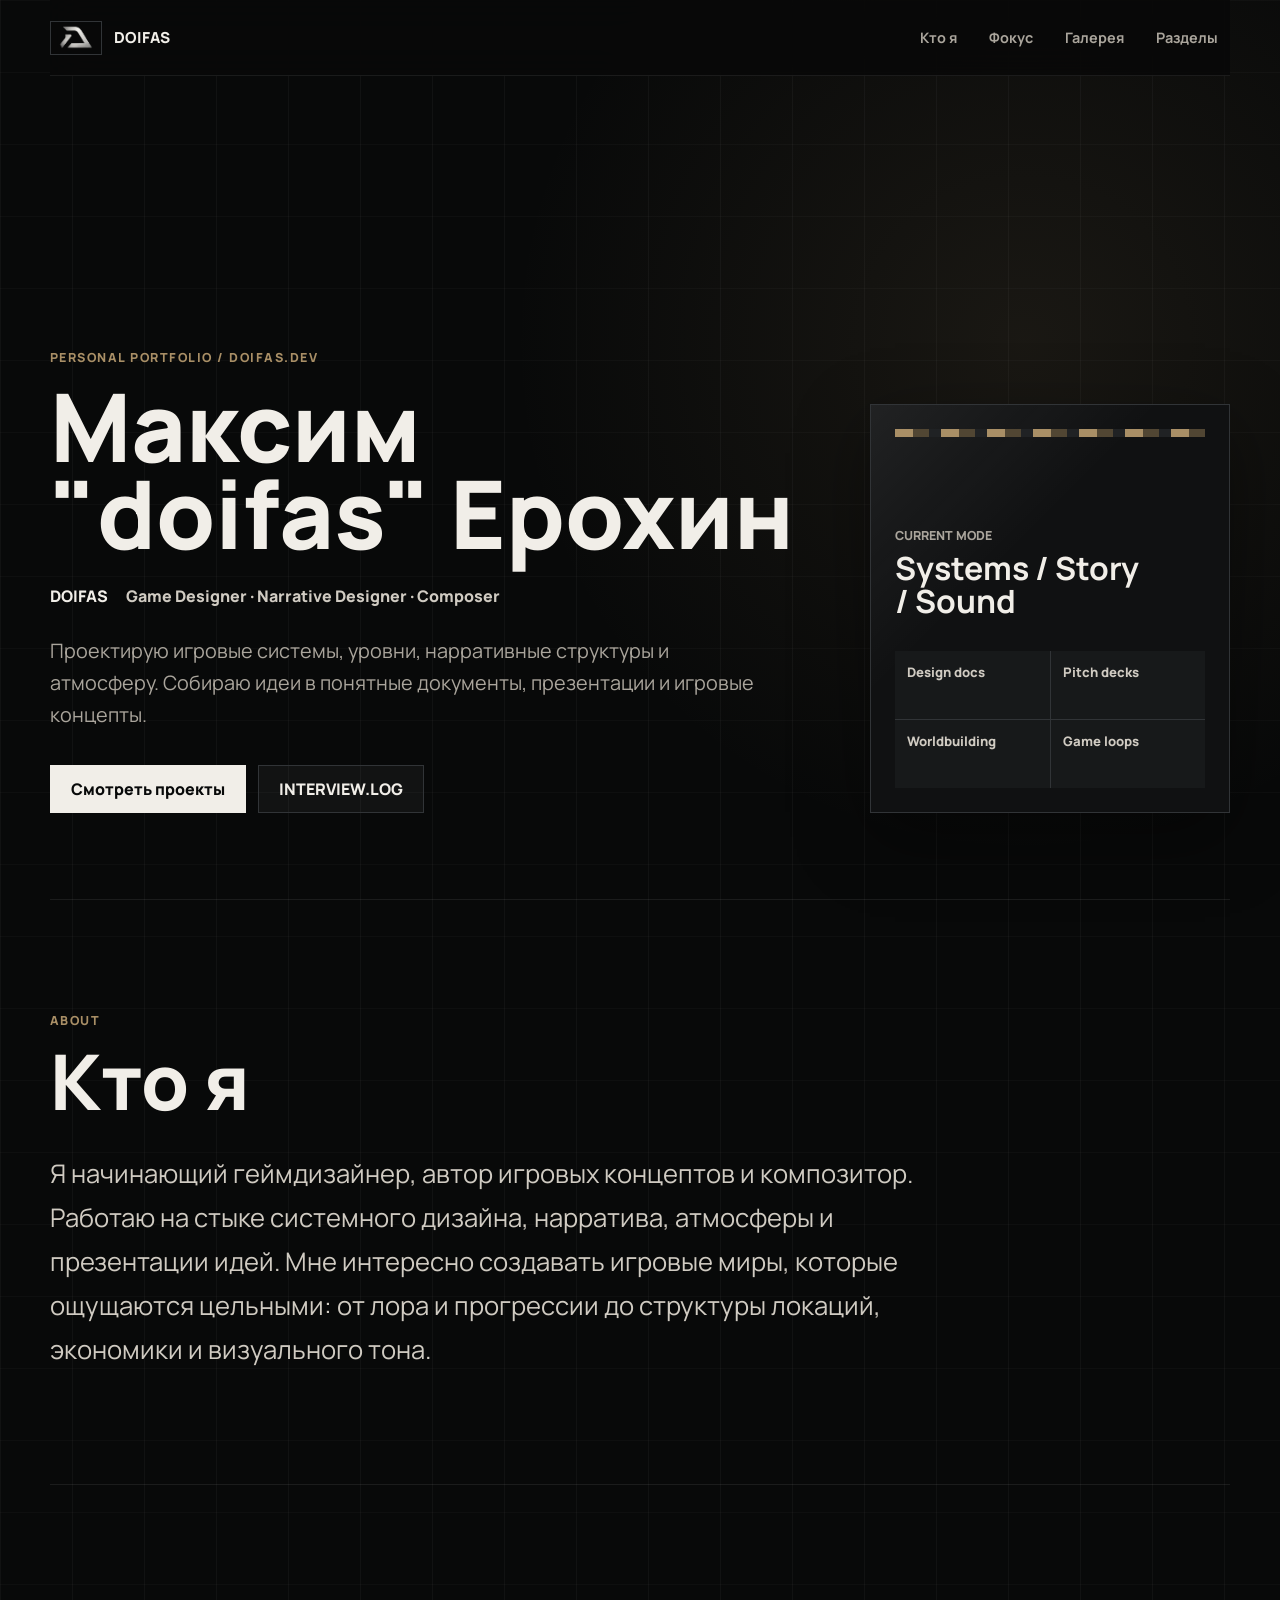
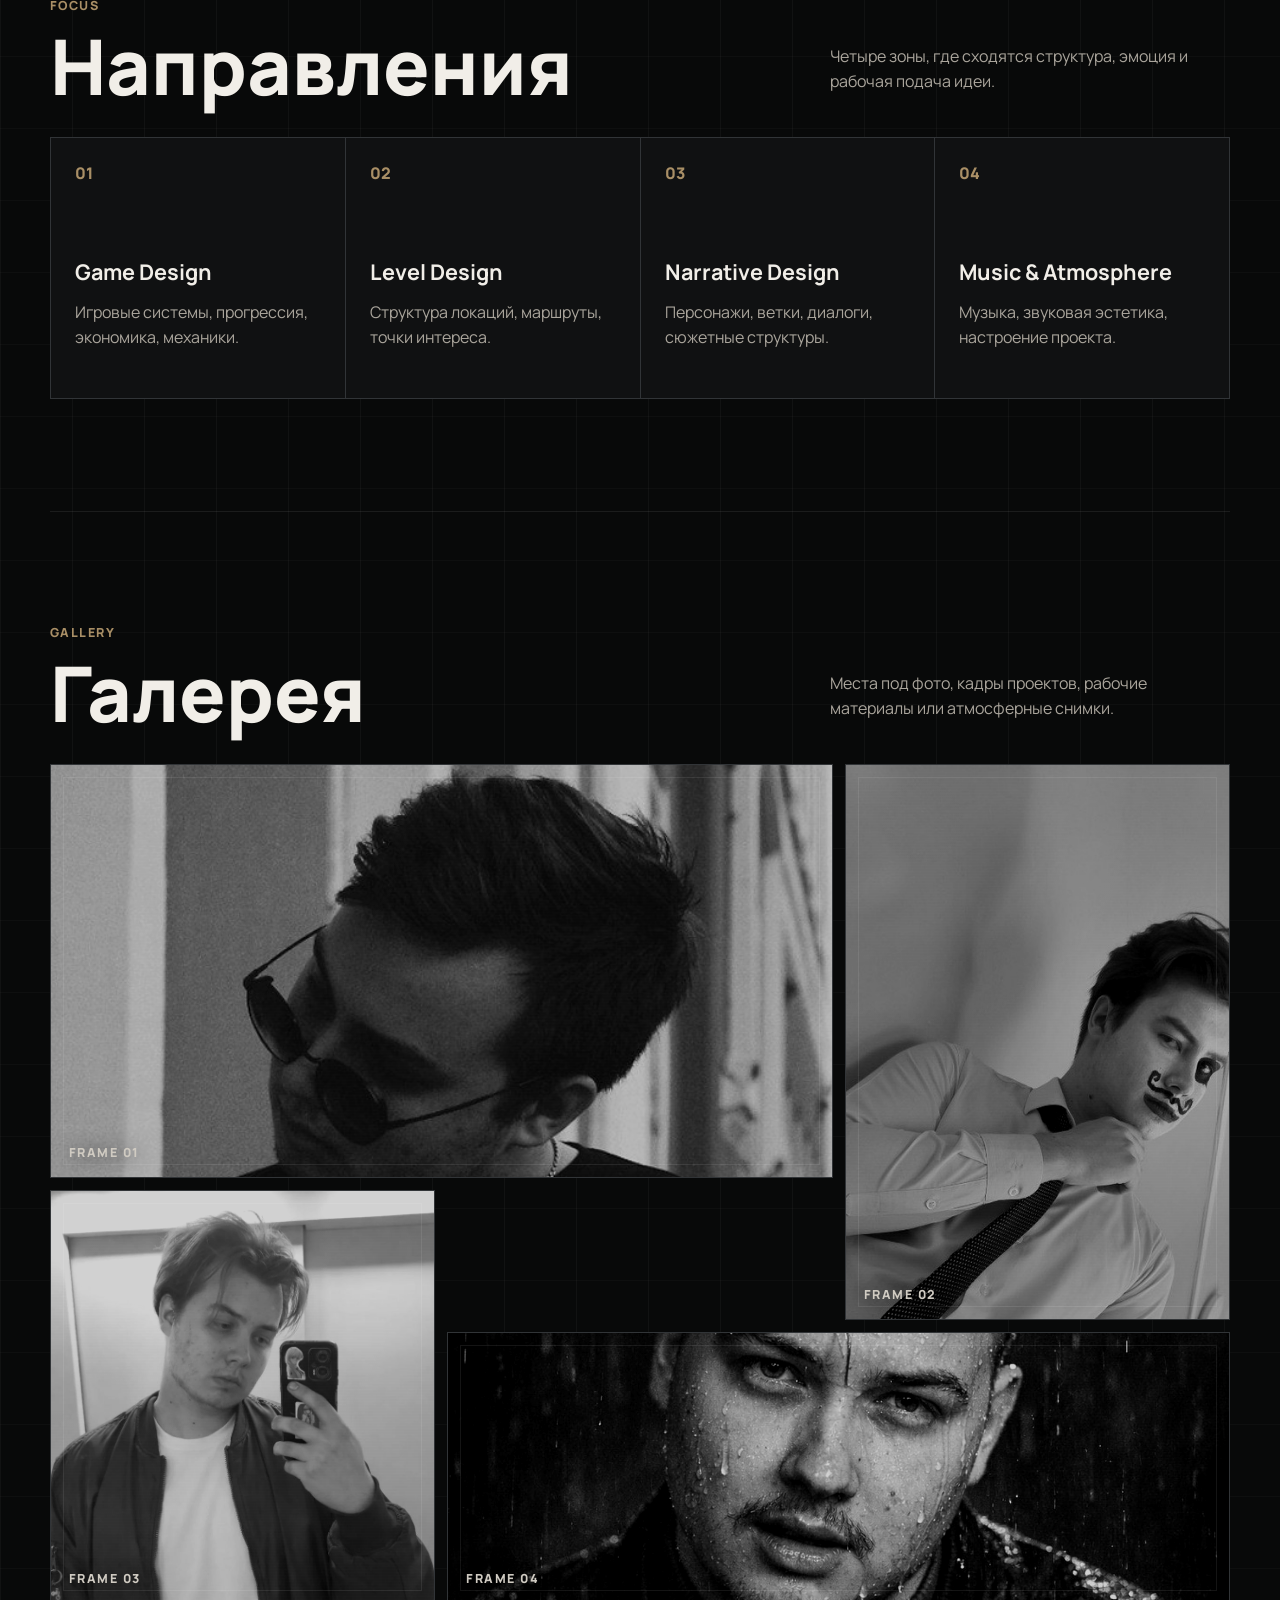
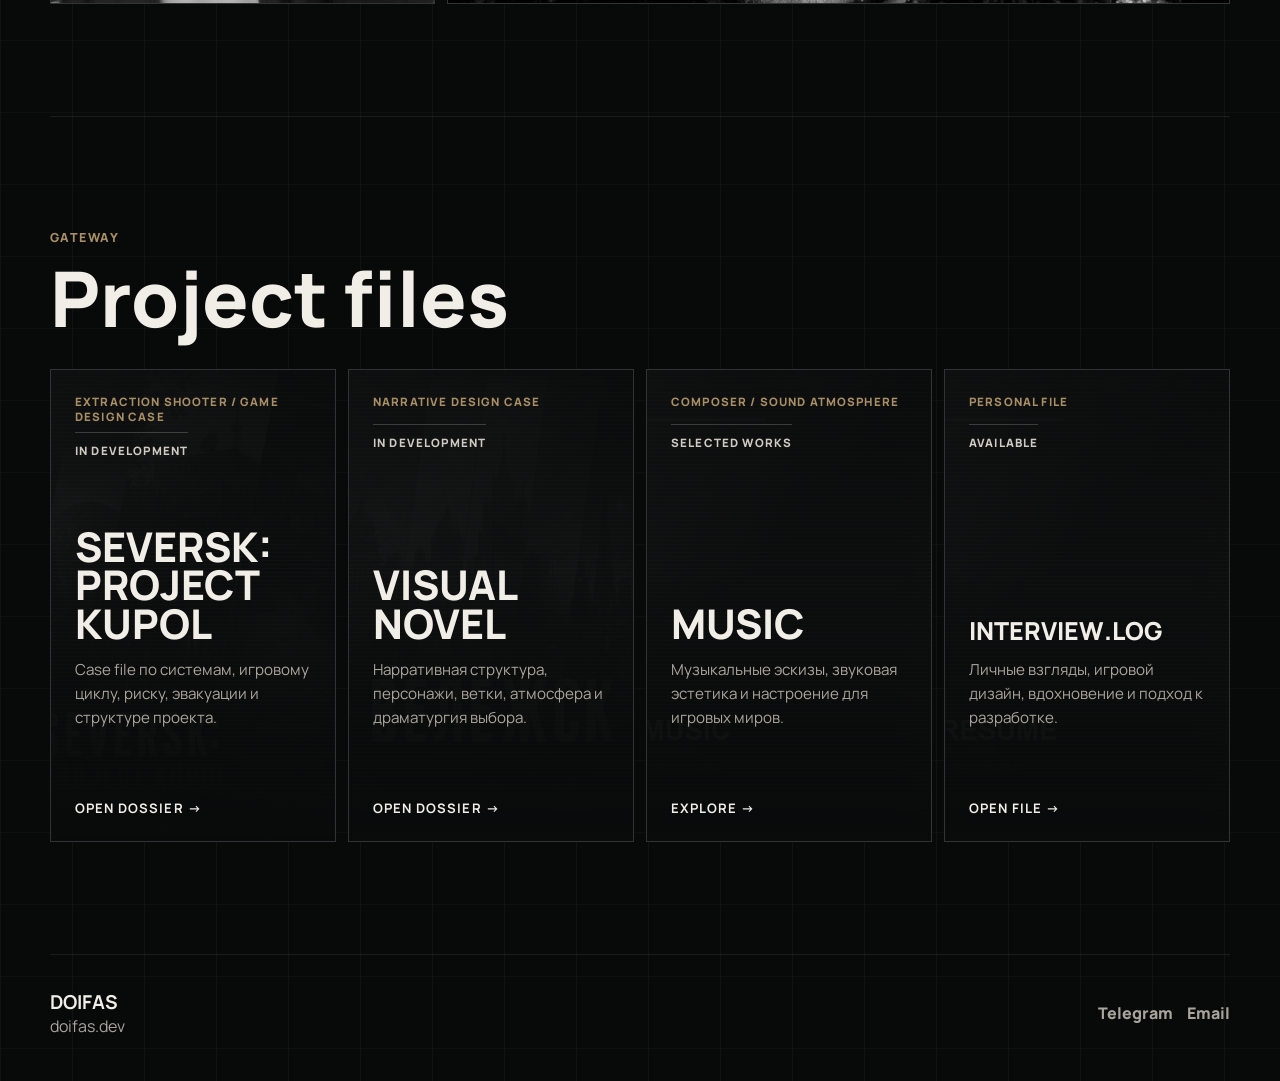
==== index.html @ 1c5f535f "Initial doifas.dev" ====
<!doctype html>
<html lang="ru">
  <head>
    <meta charset="UTF-8" />
    <meta name="viewport" content="width=device-width, initial-scale=1.0" />
    <meta
      name="description"
      content="DOIFAS — персональный сайт Максима Ерохина, начинающего game designer, narrative designer и composer."
    />
    <title>DOIFAS — Game Designer / Narrative Designer / Composer</title>
    <link rel="preconnect" href="https://fonts.googleapis.com" />
    <link rel="preconnect" href="https://fonts.gstatic.com" crossorigin />
    <link
      href="https://fonts.googleapis.com/css2?family=Manrope:wght@400;500;600;700;800&display=swap"
      rel="stylesheet"
    />
    <link rel="stylesheet" href="styles.css" />
  </head>
  <body class="page">
    <div class="page-transition" aria-hidden="true"></div>
    <div class="site-shell">
      <header class="site-header">
        <a class="brand-mark" href="index.html" aria-label="DOIFAS home">
          <span class="brand-mark__symbol">
            <img src="images/brand/doifas-logo-mark.png" alt="" />
          </span>
          <span class="brand-mark__text">DOIFAS</span>
        </a>

        <button class="nav-toggle" type="button" aria-label="Открыть меню" aria-expanded="false">
          <span></span>
          <span></span>
        </button>

        <nav class="site-nav" aria-label="Основная навигация">
          <a href="#about">Кто я</a>
          <a href="#focus">Фокус</a>
          <a href="#gallery">Галерея</a>
          <a href="#sections">Разделы</a>
        </nav>
      </header>

      <main>
        <section class="hero section-reveal">
          <div class="hero__content">
            <p class="eyebrow">Personal portfolio / doifas.dev</p>
            <h1>Максим "doifas" Ерохин</h1>
            <div class="hero__identity">
              <span>DOIFAS</span>
              <span>Game Designer · Narrative Designer · Composer</span>
            </div>
            <!-- TODO: заменить этот текст, когда появится финальное позиционирование. -->
            <p class="hero__text">
              Проектирую игровые системы, уровни, нарративные структуры и атмосферу.
              Собираю идеи в понятные документы, презентации и игровые концепты.
            </p>
            <div class="hero__actions" aria-label="Главные действия">
              <a class="button button--primary" href="projects.html">Смотреть проекты</a>
              <a class="button button--secondary" href="resume.html">INTERVIEW.LOG</a>
            </div>
          </div>

          <aside class="hero-panel" aria-label="Ключевые направления">
            <div class="hero-panel__line"></div>
            <div>
              <span class="hero-panel__label">Current mode</span>
              <strong>Systems / Story / Sound</strong>
            </div>
            <div class="hero-panel__grid">
              <span>Design docs</span>
              <span>Pitch decks</span>
              <span>Worldbuilding</span>
              <span>Game loops</span>
            </div>
          </aside>
        </section>

        <section id="about" class="about section-block section-reveal">
          <div class="section-heading">
            <p class="eyebrow">About</p>
            <h2>Кто я</h2>
          </div>
          <!-- TODO: обновить bio под актуальный опыт, проекты и тон общения. -->
          <p class="section-lead">
            Я начинающий геймдизайнер, автор игровых концептов и композитор. Работаю на
            стыке системного дизайна, нарратива, атмосферы и презентации идей. Мне
            интересно создавать игровые миры, которые ощущаются цельными: от лора и
            прогрессии до структуры локаций, экономики и визуального тона.
          </p>
        </section>

        <section id="focus" class="section-block section-reveal">
          <div class="section-heading section-heading--split">
            <div>
              <p class="eyebrow">Focus</p>
              <h2>Направления</h2>
            </div>
            <p>Четыре зоны, где сходятся структура, эмоция и рабочая подача идеи.</p>
          </div>

          <div class="focus-grid">
            <!-- TODO: добавлять новые карточки через тот же паттерн .focus-card. -->
            <article class="focus-card">
              <span class="focus-card__number">01</span>
              <h3>Game Design</h3>
              <p>Игровые системы, прогрессия, экономика, механики.</p>
            </article>
            <article class="focus-card">
              <span class="focus-card__number">02</span>
              <h3>Level Design</h3>
              <p>Структура локаций, маршруты, точки интереса.</p>
            </article>
            <article class="focus-card">
              <span class="focus-card__number">03</span>
              <h3>Narrative Design</h3>
              <p>Персонажи, ветки, диалоги, сюжетные структуры.</p>
            </article>
            <article class="focus-card">
              <span class="focus-card__number">04</span>
              <h3>Music & Atmosphere</h3>
              <p>Музыка, звуковая эстетика, настроение проекта.</p>
            </article>
          </div>
        </section>

        <section id="gallery" class="section-block section-reveal">
          <div class="section-heading section-heading--split">
            <div>
              <p class="eyebrow">Gallery</p>
              <h2>Галерея</h2>
            </div>
            <p>Места под фото, кадры проектов, рабочие материалы или атмосферные снимки.</p>
          </div>

          <div class="photo-grid" aria-label="Фотогалерея">
            <!-- TODO: добавлять новые фото тем же паттерном .photo-tile + <img>. -->
            <figure class="photo-tile photo-1">
              <img src="assets/gallery/frame-01.png" alt="DOIFAS portrait frame 01" loading="lazy" />
              <figcaption>FRAME 01</figcaption>
            </figure>
            <figure class="photo-tile photo-2">
              <img src="assets/gallery/frame-02.png" alt="DOIFAS portrait frame 02" loading="lazy" />
              <figcaption>FRAME 02</figcaption>
            </figure>
            <figure class="photo-tile photo-3">
              <img src="assets/gallery/frame-03.png" alt="DOIFAS portrait frame 03" loading="lazy" />
              <figcaption>FRAME 03</figcaption>
            </figure>
            <figure class="photo-tile photo-4">
              <img src="assets/gallery/frame-04.png" alt="DOIFAS portrait frame 04" loading="lazy" />
              <figcaption>FRAME 04</figcaption>
            </figure>
          </div>
        </section>

        <section id="sections" class="section-block section-reveal">
          <div class="section-heading">
            <p class="eyebrow">Gateway</p>
            <h2>Project files</h2>
          </div>

          <div class="gateway-grid">
            <!-- TODO: заменить cover-изображения в /images/projects/ на финальные обложки проектов. -->
            <a class="gateway-card gateway-card--seversk" href="projects/seversk.html" data-transition="seversk">
              <div class="gateway-card__meta">
                <span>Extraction Shooter / Game Design Case</span>
                <span>In Development</span>
              </div>
              <div class="gateway-card__content">
                <h3>SEVERSK: PROJECT KUPOL</h3>
                <p>Case file по системам, игровому циклу, риску, эвакуации и структуре проекта.</p>
              </div>
              <strong>OPEN DOSSIER →</strong>
            </a>
            <a class="gateway-card gateway-card--visual-novel" href="projects/visual-novel.html" data-transition="novel">
              <div class="gateway-card__meta">
                <span>Narrative Design Case</span>
                <span>In Development</span>
              </div>
              <div class="gateway-card__content">
                <h3>VISUAL NOVEL</h3>
                <p>Нарративная структура, персонажи, ветки, атмосфера и драматургия выбора.</p>
              </div>
              <strong>OPEN DOSSIER →</strong>
            </a>
            <a class="gateway-card gateway-card--music" href="#music-modal" data-modal-target="music-modal">
              <div class="gateway-card__meta">
                <span>Composer / Sound Atmosphere</span>
                <span>Selected Works</span>
              </div>
              <div class="gateway-card__content">
                <h3>MUSIC</h3>
                <p>Музыкальные эскизы, звуковая эстетика и настроение для игровых миров.</p>
              </div>
              <strong>EXPLORE →</strong>
            </a>
            <a class="gateway-card gateway-card--resume" href="resume.html">
              <div class="gateway-card__meta">
                <span>Personal File</span>
                <span>Available</span>
              </div>
              <div class="gateway-card__content">
                <h3>INTERVIEW<wbr>.LOG</h3>
                <p>Личные взгляды, игровой дизайн, вдохновение и подход к разработке.</p>
              </div>
              <strong>OPEN FILE →</strong>
            </a>
          </div>
        </section>
      </main>

      <footer class="site-footer">
        <div>
          <strong>DOIFAS</strong>
          <span>doifas.dev</span>
        </div>
        <div class="footer-links">
          <a href="https://t.me/doifasss" target="_blank" rel="noreferrer">Telegram</a>
          <a href="mailto:geomastergd@gmail.com">Email</a>
        </div>
      </footer>
    </div>

    <div class="modal-backdrop" data-modal-backdrop hidden>
      <section
        id="music-modal"
        class="music-modal"
        role="dialog"
        aria-modal="true"
        aria-labelledby="music-modal-title"
        aria-describedby="music-modal-description"
      >
        <button class="modal-close" type="button" data-modal-close aria-label="Close music links">Close</button>
        <p class="eyebrow">Streaming links</p>
        <h2 id="music-modal-title">MUSIC</h2>
        <p class="music-modal__subtitle">Original Music / Selected Works</p>
        <p id="music-modal-description" class="music-modal__copy">
          Музыку можно послушать на стриминговых площадках.
        </p>

        <div class="music-links">
          <a href="https://open.spotify.com/artist/0o04Oi56wGW53kVYITPEuU?si=a4g-IAWeQBKQizqT0Dy39Q" target="_blank" rel="noreferrer">
            <span>Spotify</span>
            <small>Global streaming platform</small>
            <strong>LISTEN →</strong>
          </a>
          <a href="https://music.yandex.ru/artist/12401698?utm_source=web&utm_medium=copy_link" target="_blank" rel="noreferrer">
            <span>Яндекс Музыка</span>
            <small>Russian streaming platform</small>
            <strong>LISTEN →</strong>
          </a>
          <a href="https://music.apple.com/ru/artist/d01f4s/1542025923" target="_blank" rel="noreferrer">
            <span>Apple Music</span>
            <small>Apple streaming platform</small>
            <strong>LISTEN →</strong>
          </a>
        </div>
      </section>
    </div>

    <script src="script.js"></script>
  </body>
</html>
---- styles.css ----
@property --theme-bg {
  syntax: "<color>";
  inherits: true;
  initial-value: #080909;
}

@property --theme-grid-v {
  syntax: "<color>";
  inherits: true;
  initial-value: rgba(255, 255, 255, 0.035);
}

@property --theme-grid-h {
  syntax: "<color>";
  inherits: true;
  initial-value: rgba(255, 255, 255, 0.025);
}

@property --theme-glow {
  syntax: "<color>";
  inherits: true;
  initial-value: rgba(169, 143, 102, 0.11);
}

@property --theme-header {
  syntax: "<color>";
  inherits: true;
  initial-value: rgba(8, 9, 9, 0.88);
}

@property --theme-paper-opacity {
  syntax: "<number>";
  inherits: true;
  initial-value: 0;
}

:root {
  --grid-x: 0px;
  --grid-y: 0px;
  --theme-bg: #080909;
  --theme-grid-v: rgba(255, 255, 255, 0.035);
  --theme-grid-h: rgba(255, 255, 255, 0.025);
  --theme-glow: rgba(169, 143, 102, 0.11);
  --theme-header: rgba(8, 9, 9, 0.88);
  --theme-paper-opacity: 0;
  --bg: #080909;
  --surface: #101112;
  --surface-strong: #17191a;
  --surface-muted: #202224;
  --line: #313437;
  --line-soft: rgba(255, 255, 255, 0.08);
  --text: #f1eee8;
  --muted: #aaa59c;
  --muted-strong: #d0cbc2;
  --accent: #a98f66;
  --accent-dark: #514633;
  --shadow: rgba(0, 0, 0, 0.42);
  --max-width: 1180px;
  --radius: 8px;
}

* {
  box-sizing: border-box;
}

html {
  scroll-behavior: smooth;
  transition:
    --theme-bg 920ms cubic-bezier(0.2, 0.78, 0.25, 1),
    --theme-grid-v 920ms cubic-bezier(0.2, 0.78, 0.25, 1),
    --theme-grid-h 920ms cubic-bezier(0.2, 0.78, 0.25, 1),
    --theme-glow 920ms cubic-bezier(0.2, 0.78, 0.25, 1),
    --theme-header 920ms cubic-bezier(0.2, 0.78, 0.25, 1);
}

body {
  min-width: 320px;
  margin: 0;
  color: var(--text);
  background:
    linear-gradient(90deg, var(--theme-grid-v) 1px, transparent 1px) var(--grid-x) var(--grid-y) / 72px 72px,
    linear-gradient(var(--theme-grid-h) 1px, transparent 1px) var(--grid-x) var(--grid-y) / 72px 72px,
    radial-gradient(circle at 80% 8%, var(--theme-glow), transparent 32rem),
    var(--theme-bg);
  font-family: "Manrope", "Inter", "IBM Plex Sans", Arial, sans-serif;
  letter-spacing: 0;
}

body.page {
  overflow-x: hidden;
}

body.page::before {
  content: "";
  position: fixed;
  inset: 0;
  z-index: -1;
  pointer-events: none;
  opacity: var(--theme-paper-opacity);
  background:
    radial-gradient(ellipse at 18% 22%, rgba(255, 248, 231, 0.42), transparent 34rem),
    radial-gradient(ellipse at 88% 14%, rgba(185, 143, 101, 0.18), transparent 30rem),
    linear-gradient(102deg, transparent 0 16%, rgba(120, 94, 66, 0.065) 16.1% 16.25%, transparent 16.35% 48%, rgba(120, 94, 66, 0.05) 48.1% 48.25%, transparent 48.35% 100%),
    radial-gradient(circle at 30% 40%, rgba(77, 59, 42, 0.09) 0 1px, transparent 1px);
  background-size: auto, auto, auto, 26px 26px;
  transition: opacity 920ms cubic-bezier(0.2, 0.78, 0.25, 1);
}

.page-transition {
  position: fixed;
  inset: 0;
  z-index: 1000;
  pointer-events: none;
  opacity: 0;
  background:
    radial-gradient(circle at 76% 24%, rgba(147, 119, 86, 0.22), transparent 34rem),
    linear-gradient(135deg, rgba(7, 8, 8, 0.1) 0%, rgba(22, 20, 18, 0.82) 45%, rgba(104, 92, 74, 0.9) 72%, rgba(14, 12, 11, 0.96) 100%);
  backdrop-filter: blur(0);
  transition:
    opacity 760ms cubic-bezier(0.22, 0.82, 0.28, 1),
    backdrop-filter 760ms cubic-bezier(0.22, 0.82, 0.28, 1);
}

.page-transition::before {
  content: "";
  position: absolute;
  inset: 0;
  opacity: 0.1;
  background-image:
    linear-gradient(rgba(255, 255, 255, 0.07) 1px, transparent 1px),
    linear-gradient(90deg, rgba(255, 255, 255, 0.05) 1px, transparent 1px);
  background-size: 96px 96px;
  mix-blend-mode: screen;
}

.page-transition::after {
  content: "";
  position: absolute;
  inset: 0;
  opacity: 0.13;
  background-image:
    radial-gradient(circle at 20% 30%, rgba(255, 255, 255, 0.18) 0 1px, transparent 1px),
    radial-gradient(circle at 70% 60%, rgba(0, 0, 0, 0.22) 0 1px, transparent 1px);
  background-size: 18px 18px, 23px 23px;
}

.is-transitioning .page-transition {
  opacity: 1;
  backdrop-filter: blur(5px);
}

.is-transitioning.transition-novel .page-transition {
  background:
    radial-gradient(circle at 72% 18%, rgba(237, 223, 199, 0.26), transparent 35rem),
    linear-gradient(135deg, rgba(7, 8, 8, 0.42) 0%, rgba(61, 58, 52, 0.74) 36%, rgba(190, 179, 159, 0.78) 68%, rgba(218, 207, 188, 0.86) 100%);
}

.is-transitioning.transition-novel .page-transition::before {
  opacity: 0.34;
  background:
    linear-gradient(115deg, rgba(7, 8, 8, 0.86) 0%, rgba(67, 63, 55, 0.76) 34%, rgba(188, 177, 157, 0.68) 62%, rgba(232, 224, 210, 0.72) 100%),
    linear-gradient(rgba(63, 55, 47, 0.12) 1px, transparent 1px),
    linear-gradient(90deg, rgba(63, 55, 47, 0.1) 1px, transparent 1px);
  background-position: 0 0, 0 0, 0 0;
  background-size: 220% 100%, 96px 96px, 96px 96px;
  animation: novel-veil-drift 920ms cubic-bezier(0.2, 0.78, 0.25, 1) both;
  mix-blend-mode: normal;
}

.is-transitioning.transition-novel {
  --theme-bg: #e2dacb;
  --theme-grid-v: rgba(76, 66, 55, 0);
  --theme-grid-h: rgba(76, 66, 55, 0);
  --theme-glow: rgba(194, 160, 119, 0.24);
  --theme-header: rgba(224, 216, 202, 0.86);
  --theme-paper-opacity: 1;
  --accent: #94714e;
  --accent-dark: #d5c5aa;
}

.is-transitioning.transition-seversk {
  --theme-bg: #080a09;
  --theme-grid-v: rgba(132, 145, 97, 0.045);
  --theme-grid-h: rgba(132, 145, 97, 0.03);
  --theme-glow: rgba(101, 116, 76, 0.24);
  --theme-header: rgba(8, 10, 9, 0.92);
  --theme-paper-opacity: 0;
  --accent: #8f9a69;
  --accent-dark: #171b14;
}

.is-transitioning.transition-seversk .page-transition {
  background:
    radial-gradient(circle at 74% 18%, rgba(119, 132, 87, 0.2), transparent 32rem),
    radial-gradient(circle at 16% 82%, rgba(68, 76, 62, 0.2), transparent 28rem),
    linear-gradient(135deg, rgba(5, 7, 7, 0.16) 0%, rgba(12, 15, 14, 0.82) 38%, rgba(40, 45, 38, 0.9) 72%, rgba(9, 11, 10, 0.97) 100%);
}

.is-transitioning.transition-seversk .page-transition::before {
  opacity: 0.24;
  background:
    radial-gradient(ellipse at 20% 34%, transparent 0 38px, rgba(143, 154, 105, 0.14) 39px 40px, transparent 41px 74px),
    radial-gradient(ellipse at 70% 58%, transparent 0 46px, rgba(143, 154, 105, 0.11) 47px 48px, transparent 49px 88px),
    linear-gradient(108deg, transparent 0 26%, rgba(143, 154, 105, 0.11) 26.1% 26.22%, transparent 26.32% 62%, rgba(143, 154, 105, 0.08) 62.1% 62.22%, transparent 62.32% 100%),
    linear-gradient(rgba(143, 154, 105, 0.065) 1px, transparent 1px),
    linear-gradient(90deg, rgba(143, 154, 105, 0.045) 1px, transparent 1px);
  background-position: 0 0, 0 0, 0 0, 0 0, 0 0;
  background-size: 420px 280px, 520px 340px, 220% 100%, 120px 120px, 120px 120px;
  animation: seversk-veil-drift 880ms cubic-bezier(0.2, 0.78, 0.25, 1) both;
  mix-blend-mode: normal;
}

.is-transitioning.transition-home {
  --theme-bg: #050606;
  --theme-grid-v: rgba(255, 255, 255, 0.034);
  --theme-grid-h: rgba(255, 255, 255, 0.024);
  --theme-glow: rgba(169, 143, 102, 0.12);
  --theme-header: rgba(5, 6, 6, 0.86);
  --theme-paper-opacity: 0;
}

.is-transitioning.transition-home .page-transition {
  background:
    radial-gradient(circle at 22% 18%, rgba(169, 143, 102, 0.08), transparent 30rem),
    linear-gradient(135deg, rgba(31, 33, 32, 0.78) 0%, rgba(11, 12, 12, 0.9) 46%, rgba(5, 6, 6, 0.98) 100%);
}

.is-transitioning.transition-home .page-transition::before {
  opacity: 0.16;
}

@keyframes novel-veil-drift {
  from {
    background-position: 0% 0, 0 0, 0 0;
  }

  to {
    background-position: 100% 0, 10px 6px, 10px 6px;
  }
}

@keyframes seversk-veil-drift {
  from {
    background-position: 0 0, 0 0, 0% 0, 0 0, 0 0;
  }

  to {
    background-position: 18px 10px, -16px 12px, 100% 0, 8px 8px, 8px 8px;
  }
}

a {
  color: inherit;
  text-decoration: none;
}

.site-shell {
  width: min(100% - 32px, var(--max-width));
  margin: 0 auto;
}

.site-header {
  position: sticky;
  top: 0;
  z-index: 10;
  display: flex;
  align-items: center;
  justify-content: space-between;
  min-height: 76px;
  border-bottom: 1px solid var(--line-soft);
  background: var(--theme-header);
  backdrop-filter: blur(18px);
}

.brand-mark {
  display: inline-flex;
  align-items: center;
  gap: 12px;
  font-weight: 800;
  letter-spacing: 0;
}

.brand-mark__symbol {
  display: grid;
  width: 52px;
  height: 34px;
  place-items: center;
  overflow: hidden;
  border: 1px solid var(--line);
  background: transparent;
}

.brand-mark__symbol img {
  display: block;
  width: 88%;
  height: 88%;
  object-fit: contain;
}

.brand-mark__text {
  font-size: 0.95rem;
}

.site-nav {
  display: flex;
  align-items: center;
  gap: 8px;
}

.site-nav a {
  padding: 10px 12px;
  color: var(--muted);
  font-size: 0.9rem;
  font-weight: 700;
  transition: color 180ms ease, background-color 180ms ease;
}

.site-nav a:hover,
.site-nav a:focus-visible {
  background: rgba(255, 255, 255, 0.055);
  color: var(--text);
  outline: none;
}

.nav-toggle {
  display: none;
  width: 42px;
  height: 42px;
  border: 1px solid var(--line);
  background: var(--surface);
  color: var(--text);
  cursor: pointer;
}

.nav-toggle span {
  display: block;
  width: 18px;
  height: 2px;
  margin: 5px auto;
  background: currentColor;
  transition: transform 180ms ease;
}

.nav-toggle[aria-expanded="true"] span:first-child {
  transform: translateY(3.5px) rotate(45deg);
}

.nav-toggle[aria-expanded="true"] span:last-child {
  transform: translateY(-3.5px) rotate(-45deg);
}

.hero {
  display: grid;
  grid-template-columns: minmax(0, 1fr) 360px;
  gap: clamp(28px, 6vw, 76px);
  align-items: end;
  min-height: calc(100vh - 76px);
  padding: clamp(56px, 9vw, 118px) 0 clamp(48px, 7vw, 86px);
  border-bottom: 1px solid var(--line-soft);
}

.eyebrow {
  margin: 0 0 16px;
  color: var(--accent);
  font-size: 0.78rem;
  font-weight: 800;
  letter-spacing: 0.12em;
  text-transform: uppercase;
}

.hero h1 {
  margin: 0;
  max-width: 760px;
  font-size: clamp(3.25rem, 7.4vw, 7.15rem);
  line-height: 0.92;
  font-weight: 800;
  letter-spacing: 0;
}

.hero__identity {
  display: flex;
  flex-wrap: wrap;
  gap: 10px 18px;
  margin-top: 28px;
  color: var(--muted-strong);
  font-weight: 800;
}

.hero__identity span:first-child {
  color: var(--text);
}

.hero__text {
  max-width: 720px;
  margin: 28px 0 0;
  color: var(--muted);
  font-size: clamp(1.05rem, 1.55vw, 1.3rem);
  line-height: 1.62;
}

.hero__actions {
  display: flex;
  flex-wrap: wrap;
  gap: 12px;
  margin-top: 34px;
}

.button {
  display: inline-flex;
  align-items: center;
  justify-content: center;
  min-height: 48px;
  padding: 0 20px;
  border: 1px solid var(--line);
  font-weight: 800;
  transition: transform 180ms ease, border-color 180ms ease, background-color 180ms ease;
}

.button:hover,
.button:focus-visible {
  transform: translateY(-2px);
  outline: none;
}

.button--primary {
  background: var(--text);
  border-color: var(--text);
  color: var(--bg);
}

.button--secondary {
  background: rgba(255, 255, 255, 0.045);
  color: var(--text);
}

.button--secondary:hover,
.button--secondary:focus-visible {
  border-color: var(--accent);
}

.hero-panel {
  min-height: 360px;
  padding: 24px;
  border: 1px solid var(--line);
  background:
    linear-gradient(135deg, rgba(255, 255, 255, 0.07), transparent 38%),
    var(--surface);
  box-shadow: 0 24px 70px var(--shadow);
}

.hero-panel__line {
  width: 100%;
  height: 8px;
  margin-bottom: 90px;
  background: repeating-linear-gradient(
    90deg,
    var(--accent) 0 18px,
    var(--accent-dark) 18px 34px,
    var(--surface-muted) 34px 46px
  );
}

.hero-panel__label {
  display: block;
  margin-bottom: 8px;
  color: var(--muted);
  font-size: 0.78rem;
  font-weight: 800;
  text-transform: uppercase;
}

.hero-panel strong {
  display: block;
  max-width: 260px;
  font-size: 2rem;
  line-height: 1.05;
}

.hero-panel__grid {
  display: grid;
  grid-template-columns: 1fr 1fr;
  gap: 1px;
  margin-top: 32px;
  background: var(--line);
}

.hero-panel__grid span {
  min-height: 68px;
  padding: 12px;
  background: var(--surface-strong);
  color: var(--muted-strong);
  font-size: 0.82rem;
  font-weight: 800;
}

.section-block {
  padding: clamp(64px, 9vw, 112px) 0;
  border-bottom: 1px solid var(--line-soft);
}

.section-heading {
  max-width: 720px;
  margin-bottom: 34px;
}

.section-heading h2 {
  margin: 0;
  font-size: clamp(2.5rem, 6vw, 5.6rem);
  line-height: 0.95;
  font-weight: 800;
}

.section-heading--split {
  display: grid;
  grid-template-columns: minmax(0, 1fr) minmax(260px, 400px);
  gap: 28px;
  max-width: none;
  align-items: end;
}

.section-heading--split > p {
  margin: 0 0 8px;
  color: var(--muted);
  line-height: 1.6;
}

.section-lead {
  max-width: 930px;
  margin: 0;
  color: var(--muted-strong);
  font-size: clamp(1.18rem, 2vw, 1.6rem);
  line-height: 1.72;
}

.focus-grid {
  display: grid;
  grid-template-columns: repeat(4, minmax(0, 1fr));
  border: 1px solid var(--line);
  background: var(--line);
  gap: 1px;
}

.focus-card {
  min-height: 260px;
  padding: 24px;
  background: var(--surface);
  transition: background-color 180ms ease, transform 180ms ease;
}

.focus-card:hover {
  background: var(--surface-strong);
  transform: translateY(-2px);
}

.focus-card__number {
  color: var(--accent);
  font-weight: 800;
}

.focus-card h3 {
  margin: 76px 0 16px;
  font-size: 1.35rem;
  line-height: 1.1;
}

.focus-card p {
  margin: 0;
  color: var(--muted);
  line-height: 1.6;
}

.photo-grid {
  display: grid;
  grid-template-columns: repeat(6, minmax(0, 1fr));
  grid-auto-rows: 130px;
  gap: 12px;
}

.photo-tile {
  position: relative;
  overflow: hidden;
  min-height: 0;
  margin: 0;
  border: 1px solid var(--line);
  background: var(--surface-strong);
}

.photo-tile::before,
.photo-tile::after {
  content: "";
  position: absolute;
  pointer-events: none;
}

.photo-tile::before {
  inset: 0;
  z-index: 1;
  background:
    repeating-linear-gradient(0deg, rgba(255, 255, 255, 0.035) 0 1px, transparent 1px 3px),
    radial-gradient(circle at 20% 10%, rgba(255, 255, 255, 0.05), transparent 22rem);
  mix-blend-mode: overlay;
  opacity: 0.18;
}

.photo-tile::after {
  inset: 12px;
  z-index: 2;
  border: 1px solid rgba(255, 255, 255, 0.08);
}

.photo-tile img {
  display: block;
  width: 100%;
  height: 100%;
  object-fit: cover;
  filter: grayscale(1) contrast(1.05) brightness(0.82);
  transform: scale(1);
  transition: filter 520ms ease, transform 520ms ease;
}

.photo-tile:hover img,
.photo-tile:focus-within img {
  filter: grayscale(0) contrast(1.02) brightness(0.92);
  transform: scale(1.03);
}

.photo-tile figcaption {
  position: absolute;
  left: 18px;
  bottom: 16px;
  z-index: 3;
  color: var(--muted-strong);
  font-size: 0.78rem;
  font-weight: 800;
  letter-spacing: 0.12em;
  text-transform: uppercase;
  text-shadow: 0 2px 18px rgba(0, 0, 0, 0.62);
}

.photo-1 {
  grid-column: 1 / span 4;
  grid-row: 1 / span 3;
}

.photo-1 img {
  object-position: 50% 44%;
}

.photo-2 {
  grid-column: 5 / span 2;
  grid-row: 1 / span 4;
}

.photo-2 img {
  object-position: 62% 42%;
}

.photo-3 {
  grid-column: 1 / span 2;
  grid-row: 4 / span 3;
}

.photo-3 img {
  object-position: 50% 23%;
}

.photo-4 {
  grid-column: 3 / span 4;
  grid-row: 5 / span 2;
}

.photo-4 img {
  object-position: 50% 46%;
}

.gateway-grid {
  display: grid;
  grid-template-columns: repeat(4, minmax(0, 1fr));
  gap: 12px;
}

.gateway-card {
  --gateway-title-block: clamp(5.64rem, 9.03vw, 9.45rem);
  position: relative;
  display: flex;
  min-height: clamp(420px, 37vw, 520px);
  flex-direction: column;
  justify-content: space-between;
  overflow: hidden;
  padding: 24px;
  border: 1px solid var(--line);
  background:
    linear-gradient(135deg, rgba(255, 255, 255, 0.055), transparent 42%),
    var(--surface);
  transition: transform 220ms ease, border-color 220ms ease, background-color 220ms ease;
}

.gateway-card::before,
.gateway-card::after {
  content: "";
  position: absolute;
  inset: 0;
  pointer-events: none;
}

.gateway-card::before {
  z-index: 0;
  background-image: var(--project-cover);
  background-position: center;
  background-size: cover;
  opacity: 0.08;
  filter: grayscale(1) contrast(1.06) brightness(0.72);
  transform: scale(1.02);
  transition: opacity 520ms ease, transform 520ms ease;
}

.gateway-card::after {
  z-index: 1;
  background:
    linear-gradient(180deg, rgba(8, 9, 9, 0.72), rgba(8, 9, 9, 0.42) 42%, rgba(8, 9, 9, 0.9)),
    repeating-linear-gradient(0deg, rgba(255, 255, 255, 0.032) 0 1px, transparent 1px 4px);
  opacity: 0.9;
}

.gateway-card--seversk {
  --project-cover: url("images/projects/seversk-cover.jpg");
}

.gateway-card--visual-novel {
  --project-cover: url("images/projects/visual-novel-cover.jpg");
}

.gateway-card--music {
  --project-cover: url("images/projects/music-cover.jpg");
}

.gateway-card--resume {
  --project-cover: url("images/projects/resume-cover.jpg");
}

.gateway-card:hover,
.gateway-card:focus-visible {
  transform: translateY(-4px);
  border-color: rgba(169, 143, 102, 0.72);
  background: var(--surface-strong);
  outline: none;
}

.gateway-card:hover::before,
.gateway-card:focus-visible::before {
  opacity: 0.58;
  transform: scale(1.055);
}

.gateway-card__meta,
.gateway-card__content,
.gateway-card strong {
  position: relative;
  z-index: 2;
}

.gateway-card__meta {
  display: grid;
  min-height: 64px;
  gap: 8px;
}

.gateway-card__meta span {
  color: var(--accent);
  font-size: 0.72rem;
  font-weight: 800;
  letter-spacing: 0.1em;
  text-transform: uppercase;
}

.gateway-card__meta span:last-child {
  width: fit-content;
  padding-top: 10px;
  border-top: 1px solid rgba(255, 255, 255, 0.18);
  color: var(--muted-strong);
}

.gateway-card__content h3 {
  max-width: 12ch;
  margin: 0 0 16px;
  min-height: var(--gateway-title-block);
  display: flex;
  align-items: flex-end;
  font-size: clamp(2rem, 3.2vw, 3.35rem);
  line-height: 0.94;
  font-weight: 800;
}

.gateway-card--resume .gateway-card__content h3 {
  max-width: none;
  font-size: clamp(1.55rem, 1.85vw, 1.95rem);
  white-space: nowrap;
  overflow-wrap: normal;
}

.gateway-card__content p {
  margin: 0;
  color: var(--muted);
  font-size: 0.95rem;
  line-height: 1.58;
}

.gateway-card strong {
  color: var(--text);
  font-size: 0.82rem;
  letter-spacing: 0.08em;
  text-transform: uppercase;
}

.modal-backdrop {
  position: fixed;
  inset: 0;
  z-index: 900;
  display: grid;
  place-items: center;
  padding: 24px;
  background: rgba(0, 0, 0, 0.48);
  backdrop-filter: blur(8px);
  opacity: 0;
  pointer-events: none;
  transition: opacity 360ms ease;
}

.modal-backdrop.is-open {
  opacity: 1;
  pointer-events: auto;
}

.music-modal {
  position: relative;
  width: min(100%, 720px);
  max-height: min(86vh, 760px);
  overflow: auto;
  padding: clamp(28px, 5vw, 46px);
  border: 1px solid rgba(169, 143, 102, 0.36);
  background:
    linear-gradient(135deg, rgba(169, 143, 102, 0.08), transparent 42%),
    linear-gradient(180deg, rgba(23, 25, 26, 0.98), rgba(12, 13, 13, 0.98));
  box-shadow: 0 28px 90px rgba(0, 0, 0, 0.58);
  opacity: 0;
  transform: translateY(20px);
  transition: opacity 360ms ease, transform 360ms ease;
}

.modal-backdrop.is-open .music-modal {
  opacity: 1;
  transform: translateY(0);
}

.modal-close {
  position: absolute;
  top: 18px;
  right: 18px;
  min-height: 38px;
  padding: 0 14px;
  border: 1px solid var(--line);
  background: rgba(255, 255, 255, 0.035);
  color: var(--muted-strong);
  font: inherit;
  font-size: 0.78rem;
  font-weight: 800;
  letter-spacing: 0.08em;
  text-transform: uppercase;
  cursor: pointer;
  transition: border-color 180ms ease, transform 180ms ease, background-color 180ms ease;
}

.modal-close:hover,
.modal-close:focus-visible {
  transform: translateY(-2px);
  border-color: var(--accent);
  background: rgba(255, 255, 255, 0.06);
  outline: none;
}

.music-modal h2 {
  margin: 8px 0 10px;
  font-size: clamp(4.2rem, 11vw, 8.5rem);
  line-height: 0.82;
  font-weight: 800;
}

.music-modal__subtitle {
  margin: 0;
  color: var(--muted-strong);
  font-size: clamp(1rem, 2vw, 1.2rem);
  font-weight: 800;
}

.music-modal__copy {
  max-width: 520px;
  margin: 26px 0;
  color: var(--muted);
  font-size: 1.02rem;
  line-height: 1.62;
}

.music-links {
  display: grid;
  gap: 10px;
}

.music-links a {
  display: grid;
  grid-template-columns: minmax(0, 1fr) auto;
  gap: 8px 18px;
  align-items: end;
  min-height: 112px;
  padding: 18px;
  border: 1px solid var(--line);
  background:
    linear-gradient(135deg, rgba(255, 255, 255, 0.045), transparent 58%),
    rgba(255, 255, 255, 0.026);
  transition: transform 220ms ease, border-color 220ms ease, background-color 220ms ease;
}

.music-links a:hover,
.music-links a:focus-visible {
  transform: translateY(-3px);
  border-color: rgba(169, 143, 102, 0.72);
  background-color: rgba(255, 255, 255, 0.05);
  outline: none;
}

.music-links span,
.music-links strong {
  color: var(--text);
  font-weight: 800;
}

.music-links span {
  font-size: clamp(1.5rem, 3vw, 2.2rem);
  line-height: 1;
}

.music-links small {
  color: var(--muted);
  line-height: 1.4;
}

.music-links strong {
  grid-row: span 2;
  font-size: 0.78rem;
  letter-spacing: 0.08em;
  text-transform: uppercase;
}

body.is-modal-open {
  overflow: hidden;
}

.site-footer {
  display: flex;
  align-items: center;
  justify-content: space-between;
  gap: 24px;
  padding: 34px 0 44px;
  color: var(--muted);
}

.site-footer strong,
.site-footer span {
  display: block;
}

.site-footer strong {
  color: var(--text);
  font-size: 1.2rem;
}

.footer-links {
  display: flex;
  flex-wrap: wrap;
  gap: 14px;
}

.footer-links a {
  font-weight: 800;
  transition: color 180ms ease;
}

.footer-links a:hover,
.footer-links a:focus-visible {
  color: var(--accent);
  outline: none;
}

html.has-js .section-reveal {
  opacity: 0;
  transform: translateY(16px);
  transition: opacity 520ms ease, transform 520ms ease;
}

html.has-js .section-reveal.is-visible {
  opacity: 1;
  transform: translateY(0);
}

.stub-page {
  display: grid;
  min-height: 100vh;
  place-items: center;
  padding: 32px;
}

.stub-card {
  width: min(100%, 720px);
  padding: clamp(28px, 6vw, 56px);
  border: 1px solid var(--line);
  background: var(--surface);
}

.stub-card h1 {
  margin: 0 0 18px;
  font-size: clamp(2.6rem, 8vw, 6rem);
  line-height: 0.95;
}

.stub-card p {
  margin: 0 0 28px;
  color: var(--muted);
  line-height: 1.7;
}

/* INTERVIEW.LOG page */
.interview-page {
  --interview-surface: rgba(15, 16, 16, 0.88);
  --interview-surface-strong: rgba(20, 21, 21, 0.94);
  --interview-line: rgba(255, 255, 255, 0.12);
  --interview-line-soft: rgba(255, 255, 255, 0.075);
  --interview-muted: #aaa49a;
  --interview-title-size: clamp(4rem, 9vw, 8.25rem);
  --interview-question-size: clamp(1.55rem, 2.2vw, 2.45rem);
  --interview-body-size: clamp(1rem, 1.05vw, 1.12rem);
  background:
    radial-gradient(circle at 76% 8%, rgba(169, 143, 102, 0.1), transparent 30rem),
    linear-gradient(120deg, transparent 0 21%, rgba(255, 255, 255, 0.026) 21.05% 21.14%, transparent 21.24% 62%, rgba(169, 143, 102, 0.035) 62.05% 62.16%, transparent 62.26% 100%),
    linear-gradient(90deg, var(--theme-grid-v) 1px, transparent 1px) var(--grid-x) var(--grid-y) / 72px 72px,
    linear-gradient(var(--theme-grid-h) 1px, transparent 1px) var(--grid-x) var(--grid-y) / 72px 72px,
    var(--theme-bg);
}

.interview-shell {
  position: relative;
  z-index: 1;
}

.interview-log {
  display: grid;
  gap: clamp(42px, 7vw, 88px);
  padding-bottom: clamp(42px, 7vw, 86px);
}

.interview-hero {
  display: grid;
  min-height: min(760px, calc(100vh - 76px));
  align-content: center;
  padding: clamp(54px, 8vw, 110px) 0 clamp(42px, 6vw, 76px);
  border-bottom: 1px solid var(--interview-line-soft);
}

.interview-hero h1 {
  max-width: 100%;
  margin: 18px 0 0;
  color: var(--text);
  font-size: var(--interview-title-size);
  font-weight: 800;
  line-height: 0.82;
  white-space: nowrap;
  overflow-wrap: anywhere;
}

.interview-identity {
  display: flex;
  flex-wrap: wrap;
  gap: 10px 18px;
  margin-top: 28px;
  color: var(--text);
  font-weight: 800;
}

.interview-identity span {
  color: var(--muted-strong);
}

.interview-hero > p:not(.eyebrow) {
  max-width: 760px;
  margin: 34px 0 0;
  color: var(--interview-muted);
  font-size: clamp(1.08rem, 1.5vw, 1.32rem);
  line-height: 1.7;
}

.interview-grid {
  display: grid;
  grid-template-columns: repeat(2, minmax(0, 1fr));
  gap: 18px;
}

.interview-card {
  position: relative;
  min-height: 300px;
  padding: clamp(24px, 3.4vw, 42px);
  border: 1px solid var(--interview-line);
  background:
    linear-gradient(135deg, rgba(169, 143, 102, 0.07), transparent 46%),
    repeating-linear-gradient(0deg, rgba(255, 255, 255, 0.018) 0 1px, transparent 1px 5px),
    var(--interview-surface);
  transition: transform 260ms ease, border-color 260ms ease, background-color 260ms ease;
}

.interview-card::after {
  content: "";
  position: absolute;
  top: 18px;
  right: 18px;
  width: 34px;
  height: 1px;
  background: rgba(169, 143, 102, 0.42);
}

.interview-card:hover {
  transform: translateY(-3px);
  border-color: rgba(169, 143, 102, 0.32);
}

.interview-card span,
.interview-thanks .eyebrow {
  display: block;
  margin-bottom: 28px;
  color: var(--accent);
  font-size: 0.74rem;
  font-weight: 800;
  letter-spacing: 0.08em;
  text-transform: uppercase;
}

.interview-card h2,
.interview-thanks h2 {
  max-width: 820px;
  margin: 0;
  color: var(--text);
  font-size: var(--interview-question-size);
  font-weight: 800;
  line-height: 1.05;
}

.interview-card p,
.interview-thanks p:not(.eyebrow) {
  max-width: 760px;
  margin: 26px 0 0;
  color: var(--interview-muted);
  font-size: var(--interview-body-size);
  line-height: 1.76;
}

.interview-card--compact {
  min-height: 240px;
}

.interview-card--wide,
.interview-thanks {
  grid-column: 1 / -1;
}

.interview-thanks {
  padding: clamp(30px, 5vw, 58px);
  border: 1px solid rgba(169, 143, 102, 0.28);
  background:
    linear-gradient(135deg, rgba(169, 143, 102, 0.1), transparent 54%),
    var(--interview-surface-strong);
  box-shadow: 0 26px 80px rgba(0, 0, 0, 0.32);
}

@media (max-width: 920px) {
  .hero {
    grid-template-columns: 1fr;
    min-height: auto;
  }

  .hero-panel {
    min-height: auto;
  }

  .hero-panel__line {
    margin-bottom: 52px;
  }

  .focus-grid {
    grid-template-columns: repeat(2, minmax(0, 1fr));
  }

  .section-heading--split {
    grid-template-columns: 1fr;
  }

  .photo-grid {
    grid-template-columns: repeat(4, minmax(0, 1fr));
    grid-auto-rows: 120px;
  }

  .photo-1 {
    grid-column: 1 / span 4;
    grid-row: span 2;
  }

  .photo-2 {
    grid-column: 1 / span 2;
    grid-row: span 3;
  }

  .photo-3 {
    grid-column: 3 / span 2;
    grid-row: span 3;
  }

  .photo-4 {
    grid-column: 1 / span 4;
    grid-row: span 2;
  }

  .gateway-grid {
    grid-template-columns: 1fr 1fr;
  }

  .gateway-card {
    min-height: 430px;
  }

  .interview-grid {
    grid-template-columns: 1fr;
  }

  .interview-card {
    min-height: auto;
  }
}

@media (max-width: 680px) {
  .site-shell {
    width: min(100% - 22px, var(--max-width));
  }

  .site-header {
    min-height: 66px;
  }

  .nav-toggle {
    display: block;
  }

  .site-nav {
    position: absolute;
    top: 66px;
    right: 0;
    left: 0;
    display: none;
    flex-direction: column;
    align-items: stretch;
    padding: 10px;
    border: 1px solid var(--line);
    background: rgba(16, 17, 18, 0.98);
  }

  .site-nav.is-open {
    display: flex;
  }

  .site-nav a {
    padding: 14px;
  }

  .hero h1 {
    font-size: clamp(2.55rem, 13.5vw, 4.2rem);
  }

  .hero__identity {
    display: grid;
  }

  .hero__actions,
  .button {
    width: 100%;
  }

  .focus-grid,
  .photo-grid,
  .gateway-grid {
    grid-template-columns: 1fr;
  }

  .photo-grid {
    grid-auto-rows: auto;
  }

  .photo-tile {
    aspect-ratio: 1 / 1.08;
    grid-column: auto;
    grid-row: auto;
  }

  .gateway-card {
    min-height: 390px;
  }

  .modal-backdrop {
    padding: 16px;
  }

  .music-modal {
    padding: 28px;
  }

  .music-links a {
    grid-template-columns: 1fr;
    align-items: start;
  }

  .music-links strong {
    grid-row: auto;
  }

  .site-footer {
    align-items: flex-start;
    flex-direction: column;
  }

  .interview-page {
    --interview-title-size: clamp(3rem, 15vw, 4.8rem);
    --interview-question-size: clamp(1.45rem, 8vw, 2.1rem);
    --interview-body-size: 1rem;
  }

  .interview-log {
    gap: 34px;
  }

  .interview-hero {
    min-height: auto;
    padding-top: 44px;
  }

  .interview-hero h1 {
    white-space: normal;
  }

  .interview-identity {
    display: grid;
    gap: 8px;
  }

  .interview-card,
  .interview-thanks {
    padding: 22px;
  }

  .interview-card span,
  .interview-thanks .eyebrow {
    margin-bottom: 22px;
  }
}

@media (prefers-reduced-motion: reduce) {
  :root {
    --grid-x: 0px;
    --grid-y: 0px;
  }

  *,
  *::before,
  *::after {
    scroll-behavior: auto !important;
    transition-duration: 0.01ms !important;
    animation-duration: 0.01ms !important;
    animation-iteration-count: 1 !important;
  }
}

/* Visual Novel case page */
.case-page {
  background:
    linear-gradient(90deg, var(--theme-grid-v) 1px, transparent 1px) 0 0 / 72px 72px,
    linear-gradient(var(--theme-grid-h) 1px, transparent 1px) 0 0 / 72px 72px,
    radial-gradient(circle at 78% 10%, var(--theme-glow), transparent 34rem),
    var(--theme-bg);
}

.case-page.interview-page {
  background:
    radial-gradient(circle at 76% 8%, rgba(169, 143, 102, 0.1), transparent 30rem),
    linear-gradient(120deg, transparent 0 21%, rgba(255, 255, 255, 0.026) 21.05% 21.14%, transparent 21.24% 62%, rgba(169, 143, 102, 0.035) 62.05% 62.16%, transparent 62.26% 100%),
    linear-gradient(90deg, var(--theme-grid-v) 1px, transparent 1px) var(--grid-x) var(--grid-y) / 72px 72px,
    linear-gradient(var(--theme-grid-h) 1px, transparent 1px) var(--grid-x) var(--grid-y) / 72px 72px,
    var(--theme-bg);
}

.visual-novel-case {
  --novel-bg: #e6dece;
  --novel-surface: rgba(250, 244, 231, 0.76);
  --novel-text: #1c1915;
  --novel-muted: #6d6253;
  --novel-accent: #9a714c;
  --novel-border: rgba(112, 86, 60, 0.18);
  --novel-shadow: 0 22px 70px rgba(92, 69, 46, 0.13);
  --theme-bg: var(--novel-bg);
  --theme-grid-v: rgba(76, 66, 55, 0);
  --theme-grid-h: rgba(76, 66, 55, 0);
  --theme-glow: rgba(204, 167, 119, 0.2);
  --theme-header: rgba(247, 239, 224, 0.94);
  --theme-paper-opacity: 1;
  --bg: var(--novel-bg);
  --surface: var(--novel-surface);
  --surface-strong: rgba(255, 250, 239, 0.88);
  --surface-muted: #d8cdb9;
  --line: var(--novel-border);
  --line-soft: rgba(112, 86, 60, 0.13);
  --text: var(--novel-text);
  --muted: var(--novel-muted);
  --muted-strong: #4b4237;
  --accent: var(--novel-accent);
  --accent-dark: #d7c1a1;
  --shadow: rgba(92, 69, 46, 0.13);
  --vn-warm: var(--novel-accent);
  --vn-soft: #514536;
  --vn-panel: var(--novel-surface);
}

.page-novel {
  background:
    radial-gradient(ellipse at 14% 16%, rgba(255, 250, 235, 0.82), transparent 36rem),
    radial-gradient(ellipse at 92% 8%, rgba(188, 137, 91, 0.13), transparent 34rem),
    radial-gradient(ellipse at 70% 80%, rgba(123, 97, 70, 0.08), transparent 38rem),
    linear-gradient(98deg, transparent 0 15%, rgba(118, 92, 62, 0.055) 15.05% 15.18%, transparent 15.28% 52%, rgba(118, 92, 62, 0.042) 52.05% 52.18%, transparent 52.28% 100%),
    radial-gradient(circle at 40% 30%, rgba(63, 49, 35, 0.055) 0 1px, transparent 1px),
    var(--novel-bg);
  background-size: auto, auto, auto, auto, 24px 24px, auto;
}

.page-novel .case-shell {
  position: relative;
  z-index: 1;
  animation: novel-page-in 560ms cubic-bezier(0.2, 0.78, 0.25, 1) both;
}

@keyframes novel-page-in {
  from {
    opacity: 0;
    transform: translateY(10px);
    filter: saturate(0.8);
  }

  to {
    opacity: 1;
    transform: translateY(0);
    filter: saturate(1);
  }
}

.case-shell {
  width: min(100% - 32px, var(--max-width));
}

.page-novel .site-header {
  border-bottom-color: var(--novel-border);
  box-shadow: 0 12px 40px rgba(92, 69, 46, 0.055);
}

.page-novel .brand-mark__symbol {
  border-color: var(--novel-border);
  background: transparent;
}

.site-nav--case {
  gap: 10px;
}

.case-hero {
  display: grid;
  grid-template-columns: minmax(0, 1fr) minmax(320px, 440px);
  gap: clamp(32px, 6vw, 82px);
  align-items: end;
  min-height: calc(100vh - 76px);
  padding: clamp(60px, 9vw, 112px) 0 clamp(54px, 7vw, 90px);
  border-bottom: 1px solid var(--line-soft);
}

.page-novel .case-hero {
  position: relative;
  align-items: center;
  min-height: auto;
  margin: clamp(26px, 5vw, 56px) 0 clamp(42px, 7vw, 86px);
  padding: clamp(36px, 6vw, 72px);
  overflow: hidden;
  border: 1px solid var(--novel-border);
  border-radius: 34px;
  background:
    linear-gradient(138deg, rgba(255, 250, 239, 0.72), rgba(238, 226, 204, 0.56)),
    var(--novel-surface);
  box-shadow: var(--novel-shadow);
}

.page-novel .case-hero::before {
  content: "";
  position: absolute;
  inset: 18px;
  border: 1px solid rgba(126, 99, 70, 0.1);
  border-radius: 24px;
  pointer-events: none;
}

.page-novel .case-hero::after {
  content: "";
  position: absolute;
  right: 42%;
  bottom: 12%;
  width: min(420px, 42vw);
  height: 1px;
  background: linear-gradient(90deg, transparent, rgba(128, 96, 64, 0.26), transparent);
  transform: rotate(-8deg);
}

.case-hero h1 {
  margin: 0;
  font-size: clamp(5.25rem, 8.4vw, 8.6rem);
  line-height: 0.84;
  font-weight: 800;
}

.page-novel .case-hero h1 {
  font-size: clamp(5rem, 7vw, 7rem);
  max-width: 8ch;
  letter-spacing: -0.015em;
}

.case-meta {
  display: flex;
  flex-wrap: wrap;
  gap: 10px;
  margin-top: 24px;
}

.case-meta span {
  padding: 8px 10px;
  border: 1px solid rgba(185, 144, 104, 0.38);
  color: var(--vn-soft);
  background: rgba(255, 255, 255, 0.035);
  font-size: 0.78rem;
  font-weight: 800;
  letter-spacing: 0.08em;
  text-transform: uppercase;
}

.page-novel .case-meta span {
  border-color: rgba(142, 106, 72, 0.2);
  border-radius: 999px;
  background: rgba(255, 250, 239, 0.44);
  color: var(--novel-muted);
}

.case-hero__lead {
  max-width: 760px;
  margin: 30px 0 0;
  color: var(--muted-strong);
  font-size: clamp(1.08rem, 1.55vw, 1.35rem);
  line-height: 1.72;
}

.page-novel .case-hero__lead {
  max-width: 680px;
}

.case-poster {
  position: relative;
  overflow: hidden;
  margin: 0;
  border: 1px solid rgba(185, 144, 104, 0.42);
  background: var(--surface);
  box-shadow: 0 24px 70px rgba(0, 0, 0, 0.34);
}

.page-novel .case-poster {
  border-color: rgba(111, 81, 56, 0.24);
  border-radius: 26px;
  box-shadow: 0 28px 80px rgba(79, 56, 36, 0.2);
}

.case-poster img {
  display: block;
  width: 100%;
  aspect-ratio: 0.68 / 1;
  object-fit: cover;
  filter: saturate(0.82) brightness(0.78);
}

.page-novel .case-poster img {
  filter: saturate(0.9) brightness(0.88);
}

.case-poster::after {
  content: "";
  position: absolute;
  inset: 14px;
  border: 1px solid rgba(255, 255, 255, 0.12);
  pointer-events: none;
}

.page-novel .case-poster::after {
  inset: 12px;
  border-color: rgba(241, 229, 208, 0.24);
  border-radius: 18px;
}

.case-poster figcaption {
  position: absolute;
  left: 24px;
  bottom: 22px;
  color: var(--vn-soft);
  font-size: 0.75rem;
  font-weight: 800;
  letter-spacing: 0.12em;
  text-transform: uppercase;
}

.page-novel .case-poster figcaption {
  color: #f1e8d6;
}

.case-section {
  padding: clamp(58px, 8vw, 96px) 0;
  border-bottom: 1px solid var(--line-soft);
}

.page-novel .case-section {
  padding: clamp(46px, 7vw, 84px) 0;
  border-bottom: 0;
  scroll-margin-top: 96px;
}

.page-novel .case-section--split,
.page-novel .case-two-column {
  padding: clamp(28px, 5vw, 54px);
  border: 1px solid var(--novel-border);
  border-radius: 30px;
  background:
    linear-gradient(135deg, rgba(255, 250, 240, 0.68), rgba(235, 223, 203, 0.42)),
    var(--novel-surface);
  box-shadow: var(--novel-shadow);
}

.page-novel .case-section--split {
  grid-template-columns: minmax(220px, 0.7fr) minmax(0, 1.3fr);
}

.page-novel .case-two-column:nth-of-type(3),
.page-novel .case-two-column:nth-of-type(6),
.page-novel .case-two-column:nth-of-type(8) {
  margin-inline: clamp(0px, 4vw, 56px) 0;
}

.case-section__heading {
  max-width: 760px;
  margin-bottom: 30px;
}

.page-novel .case-section__heading {
  margin-bottom: 34px;
}

.case-section h2 {
  margin: 0;
  font-size: clamp(2.3rem, 5.8vw, 5rem);
  line-height: 0.96;
  font-weight: 800;
}

.page-novel .case-section h2 {
  max-width: 760px;
  font-size: clamp(2.35rem, 5vw, 4.7rem);
  line-height: 1;
}

.case-section--split,
.case-two-column {
  display: grid;
  grid-template-columns: minmax(0, 0.8fr) minmax(0, 1.2fr);
  gap: clamp(28px, 5vw, 70px);
  align-items: start;
}

.case-copy p {
  margin: 0 0 18px;
  color: var(--muted-strong);
  font-size: 1.05rem;
  line-height: 1.75;
}

.page-novel .case-copy p {
  font-size: clamp(1.02rem, 1.35vw, 1.18rem);
}

.case-facts,
.structure-grid,
.character-grid,
.role-grid {
  display: grid;
  gap: 12px;
}

.case-facts {
  grid-template-columns: repeat(2, minmax(0, 1fr));
}

.page-novel .case-facts {
  grid-template-columns: 1.15fr 0.85fr;
  gap: 14px;
}

.case-facts article,
.structure-grid article,
.character-card,
.document-card {
  border: 1px solid var(--line);
  background: linear-gradient(135deg, rgba(185, 144, 104, 0.07), transparent 45%), var(--vn-panel);
}

.page-novel .case-facts article,
.page-novel .character-card,
.page-novel .document-card {
  border-color: var(--novel-border);
  border-radius: 24px;
  background:
    linear-gradient(145deg, rgba(255, 252, 243, 0.72), rgba(239, 228, 208, 0.5)),
    var(--novel-surface);
  box-shadow: 0 14px 44px rgba(86, 63, 42, 0.07);
}

.page-novel .case-facts article:nth-child(1),
.page-novel .case-facts article:nth-child(4) {
  grid-column: span 2;
}

.case-facts article {
  min-height: 150px;
  padding: 20px;
}

.page-novel .case-facts article {
  min-height: 132px;
  padding: clamp(20px, 3vw, 30px);
}

.case-facts span,
.structure-grid span,
.character-card span,
.document-card span {
  display: block;
  margin-bottom: 18px;
  color: var(--vn-warm);
  font-size: 0.74rem;
  font-weight: 800;
  letter-spacing: 0.1em;
  text-transform: uppercase;
}

.case-facts strong {
  display: block;
  color: var(--text);
  line-height: 1.45;
}

.structure-grid {
  grid-template-columns: repeat(4, minmax(0, 1fr));
}

.page-novel .structure-grid {
  position: relative;
  grid-template-columns: repeat(4, minmax(0, 1fr));
  gap: clamp(14px, 2.4vw, 26px);
  padding: 26px 0 8px;
}

.page-novel .structure-grid::before {
  content: "";
  position: absolute;
  top: 54px;
  right: 8%;
  left: 8%;
  height: 2px;
  border-radius: 999px;
  background: linear-gradient(90deg, transparent, rgba(142, 106, 72, 0.28), transparent);
}

.structure-grid article {
  min-height: 250px;
  padding: 22px;
}

.page-novel .structure-grid article {
  position: relative;
  min-height: 250px;
  padding: 26px 22px 24px;
  border: 0;
  border-radius: 28px;
  background:
    linear-gradient(160deg, rgba(255, 250, 239, 0.86), rgba(230, 216, 191, 0.52)),
    var(--novel-surface);
  box-shadow: 0 16px 50px rgba(86, 63, 42, 0.08);
}

.page-novel .structure-grid article:nth-child(even) {
  margin-top: 42px;
}

.page-novel .structure-grid article::before {
  content: "";
  position: absolute;
  top: -13px;
  left: 24px;
  width: 14px;
  height: 14px;
  border: 3px solid var(--novel-bg);
  border-radius: 50%;
  background: var(--novel-accent);
  box-shadow: 0 0 0 1px rgba(142, 106, 72, 0.22);
}

.structure-grid h3,
.character-card h3 {
  margin: 0 0 14px;
  color: var(--text);
  font-size: 1.28rem;
  line-height: 1.15;
}

.structure-grid p,
.character-card p,
.character-card small,
.document-card small {
  color: var(--muted);
  line-height: 1.62;
}

.character-grid {
  grid-template-columns: repeat(2, minmax(0, 1fr));
}

.page-novel .character-grid {
  grid-template-columns: minmax(0, 1.04fr) minmax(0, 0.96fr);
  gap: clamp(14px, 2vw, 22px);
}

.character-card {
  min-height: 260px;
  padding: 22px;
}

.page-novel .character-card {
  min-height: 238px;
  padding: clamp(22px, 3vw, 32px);
}

.page-novel .character-card:nth-child(2),
.page-novel .character-card:nth-child(3) {
  transform: translateY(16px);
}

.character-card small {
  display: block;
  margin-top: 24px;
}

.choice-list {
  display: grid;
  gap: 8px;
  margin-top: 26px;
}

.page-novel .choice-list {
  gap: 10px;
}

.choice-list span,
.role-grid span {
  border: 1px solid rgba(255, 255, 255, 0.11);
  background: rgba(255, 255, 255, 0.035);
  color: var(--muted-strong);
  font-weight: 800;
}

.page-novel .choice-list span,
.page-novel .role-grid span {
  border-color: rgba(142, 106, 72, 0.16);
  border-radius: 18px;
  background: rgba(255, 250, 239, 0.48);
  box-shadow: 0 10px 32px rgba(86, 63, 42, 0.045);
}

.choice-list span {
  padding: 14px 16px;
  line-height: 1.45;
}

.role-grid {
  grid-template-columns: repeat(4, minmax(0, 1fr));
}

.page-novel .role-grid {
  grid-template-columns: repeat(4, minmax(0, 1fr));
  gap: 12px;
}

.role-grid span {
  min-height: 92px;
  display: flex;
  align-items: end;
  padding: 16px;
}

.page-novel .role-grid span {
  min-height: 84px;
  align-items: center;
}

.document-card {
  display: grid;
  max-width: 760px;
  padding: 24px;
  transition: transform 180ms ease, border-color 180ms ease;
}

.page-novel .document-card {
  max-width: 820px;
  padding: clamp(24px, 4vw, 38px);
}

.document-card:hover,
.document-card:focus-visible {
  transform: translateY(-3px);
  border-color: rgba(185, 144, 104, 0.72);
  outline: none;
}

.page-novel .document-card:hover,
.page-novel .document-card:focus-visible {
  border-color: rgba(142, 106, 72, 0.34);
  box-shadow: 0 18px 58px rgba(86, 63, 42, 0.11);
}

.document-card strong {
  margin-bottom: 16px;
  color: var(--text);
  font-size: clamp(1.6rem, 3vw, 2.5rem);
  line-height: 1.02;
}

.page-novel .button--primary {
  border-color: #201d19;
  background: #201d19;
  color: #f7efe0;
}

.page-novel .button--secondary {
  border-color: rgba(61, 50, 39, 0.2);
  background: rgba(255, 250, 239, 0.28);
  color: var(--novel-text);
}

.case-back {
  display: flex;
  flex-wrap: wrap;
  gap: 12px;
  padding: 34px 0 20px;
}

.page-novel .case-back {
  padding-top: 18px;
}

.novel-case {
  display: grid;
  gap: clamp(42px, 7vw, 88px);
}

.novel-case .case-section {
  padding: 0;
}

.novel-case .case-section__heading {
  margin-bottom: clamp(18px, 3vw, 28px);
}

.novel-case .case-section h2 {
  font-size: clamp(2.15rem, 4.6vw, 4.45rem);
}

.novel-overview,
.novel-features,
.novel-gallery,
.novel-role {
  max-width: 1080px;
  margin-inline: auto;
  width: 100%;
}

.overview-strip {
  display: grid;
  grid-template-columns: 0.78fr 1.12fr 1.1fr;
  gap: 14px;
  padding: clamp(18px, 3vw, 28px);
  border: 1px solid var(--novel-border);
  border-radius: 28px;
  background:
    linear-gradient(135deg, rgba(255, 250, 239, 0.72), rgba(238, 226, 204, 0.38)),
    var(--novel-surface);
  box-shadow: var(--novel-shadow);
}

.overview-strip article {
  padding: clamp(12px, 2vw, 18px);
}

.overview-strip span,
.feature-grid span,
.gallery-showcase figcaption {
  display: block;
  margin-bottom: 12px;
  color: var(--novel-accent);
  font-size: 0.72rem;
  font-weight: 800;
  letter-spacing: 0.1em;
  text-transform: uppercase;
}

.overview-strip strong {
  display: block;
  color: var(--novel-text);
  font-size: clamp(1rem, 1.35vw, 1.18rem);
  line-height: 1.45;
}

.feature-grid {
  display: grid;
  grid-template-columns: repeat(4, minmax(0, 1fr));
  gap: 14px;
}

.feature-grid article {
  min-height: 220px;
  padding: clamp(20px, 2.4vw, 28px);
  border: 1px solid var(--novel-border);
  border-radius: 26px;
  background:
    linear-gradient(155deg, rgba(255, 250, 239, 0.76), rgba(232, 219, 196, 0.42)),
    var(--novel-surface);
  box-shadow: 0 16px 46px rgba(86, 63, 42, 0.07);
}

.feature-grid h3 {
  margin: 0 0 14px;
  color: var(--novel-text);
  font-size: clamp(1.18rem, 1.6vw, 1.45rem);
  line-height: 1.12;
}

.feature-grid p {
  margin: 0;
  color: var(--novel-muted);
  line-height: 1.58;
}

.story-card {
  display: grid;
  grid-template-columns: minmax(260px, 0.9fr) minmax(0, 1.1fr);
  gap: clamp(28px, 6vw, 76px);
  align-items: start;
  padding: clamp(30px, 6vw, 68px);
  border: 1px solid var(--novel-border);
  border-radius: 34px;
  background:
    radial-gradient(ellipse at 18% 8%, rgba(255, 250, 235, 0.72), transparent 28rem),
    linear-gradient(135deg, rgba(246, 238, 222, 0.78), rgba(226, 211, 188, 0.36)),
    var(--novel-surface);
  box-shadow: var(--novel-shadow);
}

.story-card h2 {
  margin: 0;
  color: var(--novel-text);
  font-size: clamp(2.4rem, 5.2vw, 5rem);
  line-height: 0.98;
}

.story-card .case-copy {
  max-width: 660px;
}

.gallery-showcase {
  display: grid;
  grid-template-columns: minmax(280px, 0.82fr) minmax(0, 1.18fr);
  grid-template-rows: repeat(2, minmax(250px, 280px));
  gap: 16px;
}

.gallery-showcase figure {
  position: relative;
  overflow: hidden;
  min-height: 0;
  margin: 0;
  border: 1px solid var(--novel-border);
  border-radius: 28px;
  background: rgba(255, 250, 239, 0.56);
  box-shadow: 0 16px 46px rgba(86, 63, 42, 0.08);
}

.gallery-showcase__main {
  grid-row: span 2;
}

.gallery-showcase img {
  display: block;
  width: 100%;
  height: 100%;
  object-fit: cover;
  filter: saturate(0.9) brightness(0.9);
}

.gallery-showcase figure:not(.gallery-showcase__main) img {
  object-position: 50% 24%;
}

.gallery-showcase figcaption {
  position: absolute;
  left: 18px;
  bottom: 18px;
  margin: 0;
  padding: 8px 10px;
  border-radius: 999px;
  background: rgba(247, 239, 224, 0.72);
  color: #4f4234;
  backdrop-filter: blur(10px);
}

.document-card--feature {
  max-width: 100%;
  min-height: 260px;
  align-content: center;
  justify-items: start;
  border-radius: 34px;
}

.document-card--feature strong {
  font-size: clamp(2.4rem, 6vw, 6rem);
  line-height: 0.95;
}

.document-card--feature small {
  max-width: 720px;
  font-size: 1rem;
}

/* SEVERSK case page */
.seversk-case {
  --theme-bg: #070808;
  --theme-grid-v: rgba(255, 255, 255, 0);
  --theme-grid-h: rgba(255, 255, 255, 0);
  --theme-glow: rgba(111, 121, 86, 0.16);
  --theme-header: rgba(8, 9, 9, 0.9);
  --seversk-surface: rgba(16, 18, 17, 0.92);
  --seversk-surface-strong: rgba(22, 25, 23, 0.95);
  --seversk-line: rgba(143, 138, 112, 0.24);
  --seversk-accent: #8f9a69;
  --seversk-muted: #aaa79d;
  --seversk-title-size: clamp(4.25rem, 8vw, 8.4rem);
  --seversk-section-title-size: clamp(2.55rem, 4.2vw, 4.35rem);
  --seversk-body-size: clamp(1rem, 1.1vw, 1.12rem);
  --seversk-caption-size: 0.76rem;
  background:
    radial-gradient(circle at 78% 10%, rgba(112, 124, 86, 0.16), transparent 34rem),
    radial-gradient(circle at 14% 88%, rgba(64, 71, 61, 0.16), transparent 30rem),
    repeating-radial-gradient(ellipse at 18% 28%, transparent 0 42px, rgba(143, 154, 105, 0.035) 43px 44px, transparent 45px 88px),
    repeating-radial-gradient(ellipse at 78% 58%, transparent 0 58px, rgba(143, 154, 105, 0.028) 59px 60px, transparent 61px 112px),
    linear-gradient(114deg, transparent 0 18%, rgba(143, 154, 105, 0.045) 18.05% 18.16%, transparent 18.28% 48%, rgba(143, 154, 105, 0.035) 48.05% 48.16%, transparent 48.28% 100%),
    radial-gradient(circle at 40% 40%, rgba(255, 255, 255, 0.05) 0 1px, transparent 1px),
    var(--theme-bg);
  background-size: auto, auto, 520px 360px, 640px 420px, auto, 34px 34px, auto;
}

.seversk-case__layout {
  display: grid;
  gap: clamp(56px, 7vw, 96px);
}

.seversk-case__layout > * {
  min-width: 0;
}

.seversk-hero {
  display: grid;
  width: 100%;
  min-width: 0;
  grid-template-columns: minmax(0, 0.96fr) minmax(320px, 420px);
  gap: clamp(38px, 6vw, 82px);
  align-items: center;
  min-height: min(820px, calc(100vh - 76px));
  padding: clamp(58px, 8vw, 104px) 0 clamp(48px, 6vw, 76px);
  border-bottom: 1px solid var(--line-soft);
}

.seversk-hero__copy h1 {
  max-width: 9ch;
  margin: 20px 0 0;
  font-size: var(--seversk-title-size);
  line-height: 0.82;
  font-weight: 800;
  overflow-wrap: anywhere;
}

.seversk-hero__copy p:not(.eyebrow) {
  max-width: 680px;
  margin: 32px 0 0;
  color: var(--muted-strong);
  font-size: clamp(1.08rem, 1.35vw, 1.24rem);
  line-height: 1.7;
}

.seversk-case .eyebrow,
.seversk-case .case-meta span,
.seversk-document span {
  font-size: var(--seversk-caption-size);
  letter-spacing: 0.08em;
}

.seversk-cover {
  position: relative;
  overflow: hidden;
  width: 100%;
  min-width: 0;
  margin: 0;
  border: 1px solid rgba(143, 154, 105, 0.34);
  background: var(--seversk-surface);
  box-shadow: 0 28px 90px rgba(0, 0, 0, 0.48);
}

.seversk-cover::after {
  content: "";
  position: absolute;
  inset: 12px;
  border: 1px solid rgba(255, 255, 255, 0.1);
  pointer-events: none;
}

.seversk-cover img {
  display: block;
  width: 100%;
  aspect-ratio: 0.76 / 1;
  object-fit: cover;
  filter: saturate(0.8) contrast(1.04) brightness(0.82);
}

.seversk-section {
  display: grid;
  grid-template-columns: minmax(230px, 0.68fr) minmax(0, 1.32fr);
  gap: clamp(30px, 5vw, 68px);
  align-items: start;
  max-width: 1080px;
  padding: clamp(34px, 5vw, 56px);
  border: 1px solid var(--seversk-line);
  background:
    linear-gradient(135deg, rgba(143, 154, 105, 0.08), transparent 46%),
    var(--seversk-surface);
  box-shadow: 0 22px 76px rgba(0, 0, 0, 0.22);
}

.seversk-section--concept {
  margin-left: 0;
}

.seversk-section h2 {
  margin: 0;
  color: var(--text);
  font-size: var(--seversk-section-title-size);
  line-height: 0.98;
  font-weight: 800;
}

.seversk-copy {
  display: grid;
  grid-column: 2;
  gap: 18px;
}

.seversk-copy p,
.seversk-document p {
  margin: 0;
  color: var(--seversk-muted);
  font-size: var(--seversk-body-size);
  line-height: 1.72;
}

.seversk-document {
  display: grid;
  grid-template-columns: minmax(0, 1fr) auto;
  gap: clamp(28px, 5vw, 54px);
  align-items: end;
  max-width: 1080px;
  padding: clamp(34px, 5vw, 56px);
  border: 1px solid rgba(169, 143, 102, 0.32);
  background:
    linear-gradient(135deg, rgba(169, 143, 102, 0.08), transparent 48%),
    var(--seversk-surface-strong);
  box-shadow: 0 24px 80px rgba(0, 0, 0, 0.34);
}

.seversk-document > * {
  min-width: 0;
}

.seversk-document h2 {
  margin: 0 0 24px;
  color: var(--text);
  font-size: var(--seversk-section-title-size);
  line-height: 0.98;
  font-weight: 800;
  overflow-wrap: anywhere;
}

.seversk-document span {
  display: inline-flex;
  min-height: 48px;
  align-items: center;
  justify-content: center;
  padding: 0 18px;
  border: 1px solid rgba(143, 154, 105, 0.48);
  color: var(--text);
  font-weight: 800;
  text-transform: uppercase;
  white-space: nowrap;
}

@media (max-width: 920px) {
  .case-hero,
  .case-section--split,
  .case-two-column {
    grid-template-columns: 1fr;
  }

  .case-poster {
    max-width: 520px;
  }

  .structure-grid,
  .role-grid {
    grid-template-columns: repeat(2, minmax(0, 1fr));
  }

  .page-novel .case-hero {
    padding: clamp(28px, 6vw, 46px);
  }

  .page-novel .case-section--split,
  .page-novel .case-two-column {
    grid-template-columns: 1fr;
    margin-inline: 0;
  }

  .page-novel .structure-grid {
    grid-template-columns: 1fr;
    padding-left: 28px;
  }

  .page-novel .structure-grid::before {
    top: 28px;
    bottom: 18px;
    left: 7px;
    width: 2px;
    height: auto;
    background: linear-gradient(180deg, transparent, rgba(142, 106, 72, 0.28), transparent);
  }

  .page-novel .structure-grid article:nth-child(even) {
    margin-top: 0;
  }

  .page-novel .structure-grid article::before {
    top: 28px;
    left: -28px;
  }

  .page-novel .character-grid {
    grid-template-columns: 1fr;
  }

  .page-novel .character-card:nth-child(2),
  .page-novel .character-card:nth-child(3) {
    transform: none;
  }

  .overview-strip,
  .feature-grid,
  .story-card,
  .gallery-showcase {
    grid-template-columns: 1fr;
  }

  .feature-grid article {
    min-height: 0;
  }

  .gallery-showcase__main {
    grid-row: auto;
  }

  .gallery-showcase figure {
    min-height: 320px;
  }

  .seversk-hero,
  .seversk-section,
  .seversk-document {
    grid-template-columns: minmax(0, 1fr);
  }

  .seversk-copy {
    grid-column: auto;
  }

  .seversk-hero {
    min-height: auto;
  }

  .seversk-cover {
    max-width: 520px;
  }
}

@media (max-width: 680px) {
  .site-nav--case {
    display: flex;
    position: static;
    flex-direction: row;
    border: 0;
    padding: 0;
    background: transparent;
  }

  .site-nav--case a {
    padding: 8px;
    font-size: 0.78rem;
  }

  .case-hero {
    min-height: auto;
    padding-top: 44px;
  }

  .case-hero h1 {
    font-size: clamp(3.25rem, 17vw, 4.65rem);
    max-width: 100%;
  }

  .page-novel .case-hero {
    margin-top: 18px;
    padding: 24px;
    border-radius: 24px;
  }

  .page-novel .case-hero::before,
  .page-novel .case-hero::after {
    display: none;
  }

  .page-novel .case-hero h1 {
    font-size: clamp(3.1rem, 16vw, 4.35rem);
  }

  .page-novel .case-section {
    padding: 34px 0;
  }

  .page-novel .case-section--split,
  .page-novel .case-two-column {
    padding: 22px;
    border-radius: 22px;
  }

  .case-meta,
  .case-facts,
  .structure-grid,
  .character-grid,
  .role-grid {
    grid-template-columns: 1fr;
  }

  .page-novel .case-facts article:nth-child(1),
  .page-novel .case-facts article:nth-child(4) {
    grid-column: auto;
  }

  .page-novel .role-grid {
    grid-template-columns: 1fr;
  }

  .novel-case {
    gap: 38px;
  }

  .overview-strip,
  .story-card {
    padding: 22px;
    border-radius: 22px;
  }

  .feature-grid,
  .gallery-showcase {
    gap: 12px;
  }

  .gallery-showcase figure {
    min-height: 260px;
    border-radius: 22px;
  }

  .document-card--feature {
    min-height: 220px;
    border-radius: 22px;
  }

  .document-card--feature strong {
    font-size: clamp(2.05rem, 11vw, 3.7rem);
  }

  .case-facts article,
  .structure-grid article,
  .character-card {
    min-height: auto;
  }

  .seversk-case__layout {
    gap: 42px;
  }

  .seversk-hero {
    padding-top: 44px;
  }

  .seversk-case {
    --seversk-title-size: clamp(3.1rem, 15vw, 4.55rem);
    --seversk-section-title-size: clamp(2rem, 9vw, 3.2rem);
    --seversk-body-size: 1rem;
  }

  .seversk-hero__copy h1 {
    max-width: 8ch;
  }

  .seversk-section,
  .seversk-document {
    padding: 22px;
  }

  .seversk-document span {
    width: 100%;
  }

  .case-back .button {
    width: 100%;
  }
}
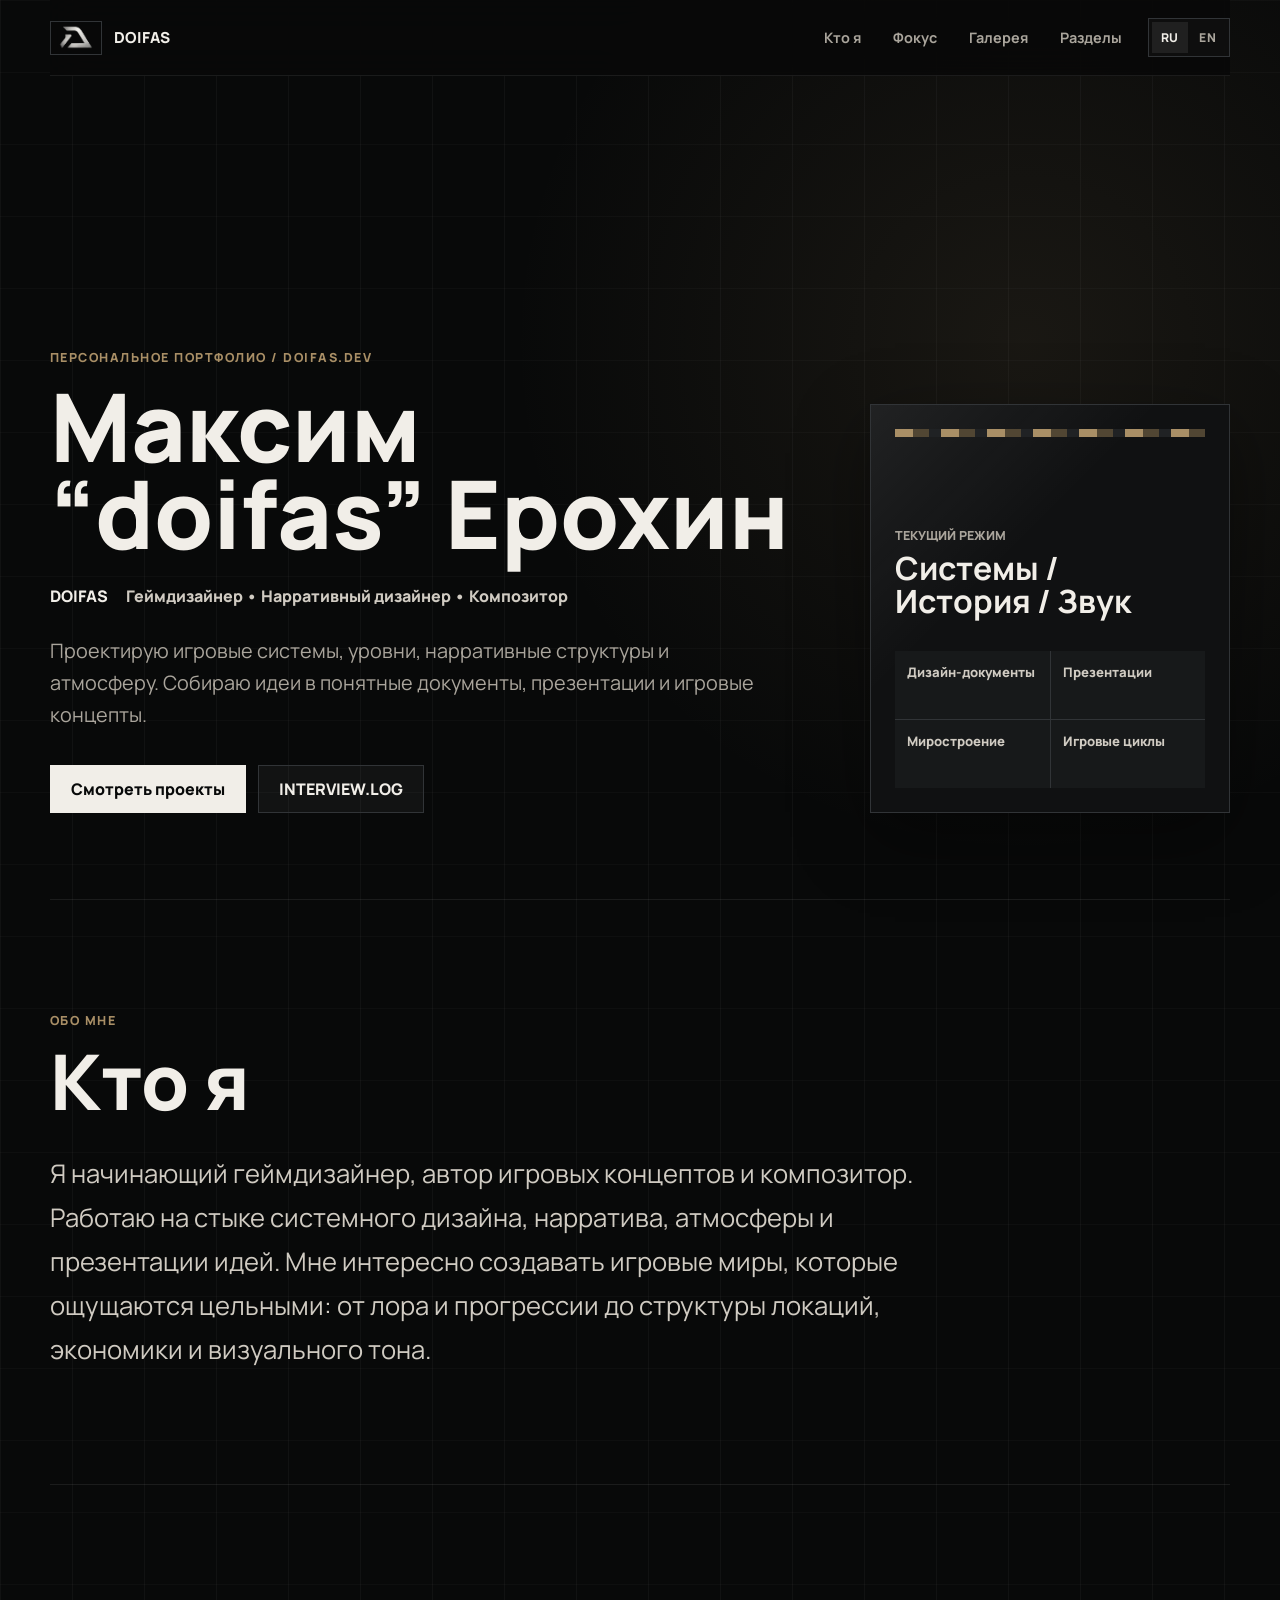
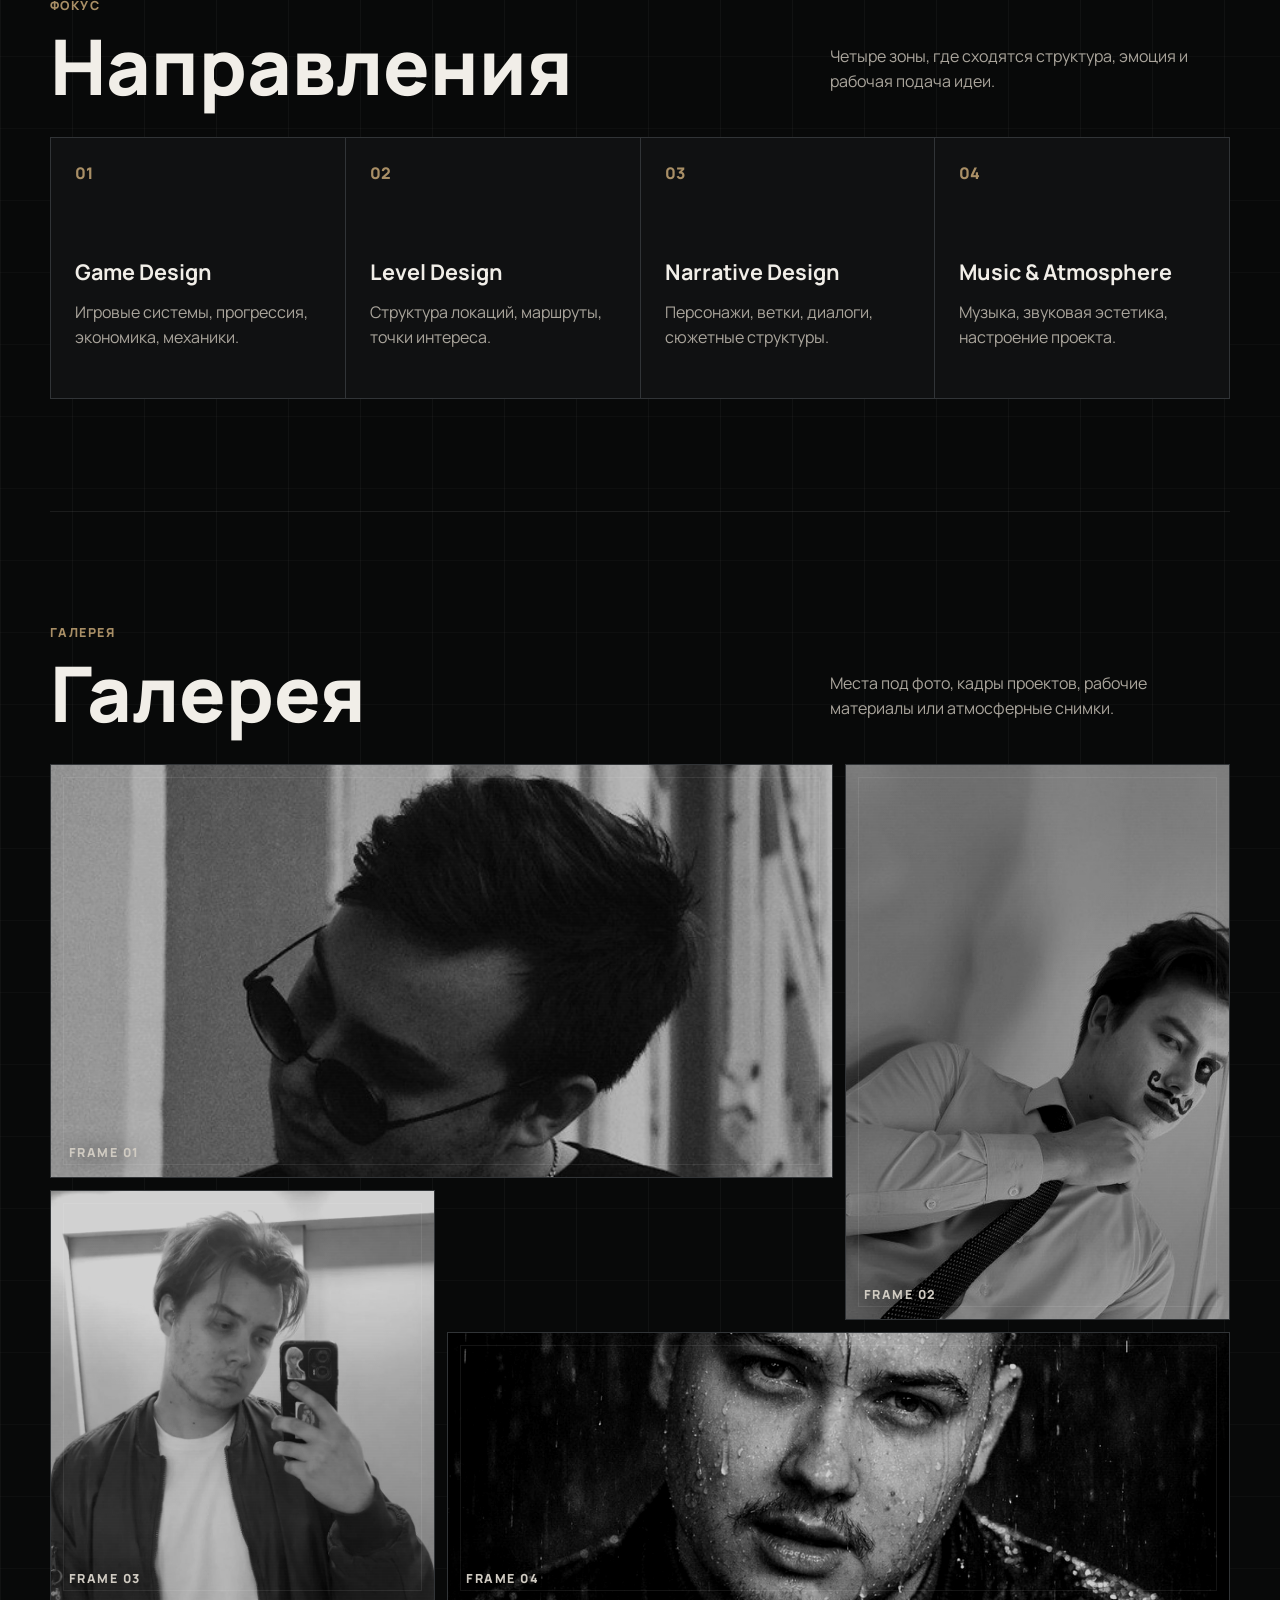
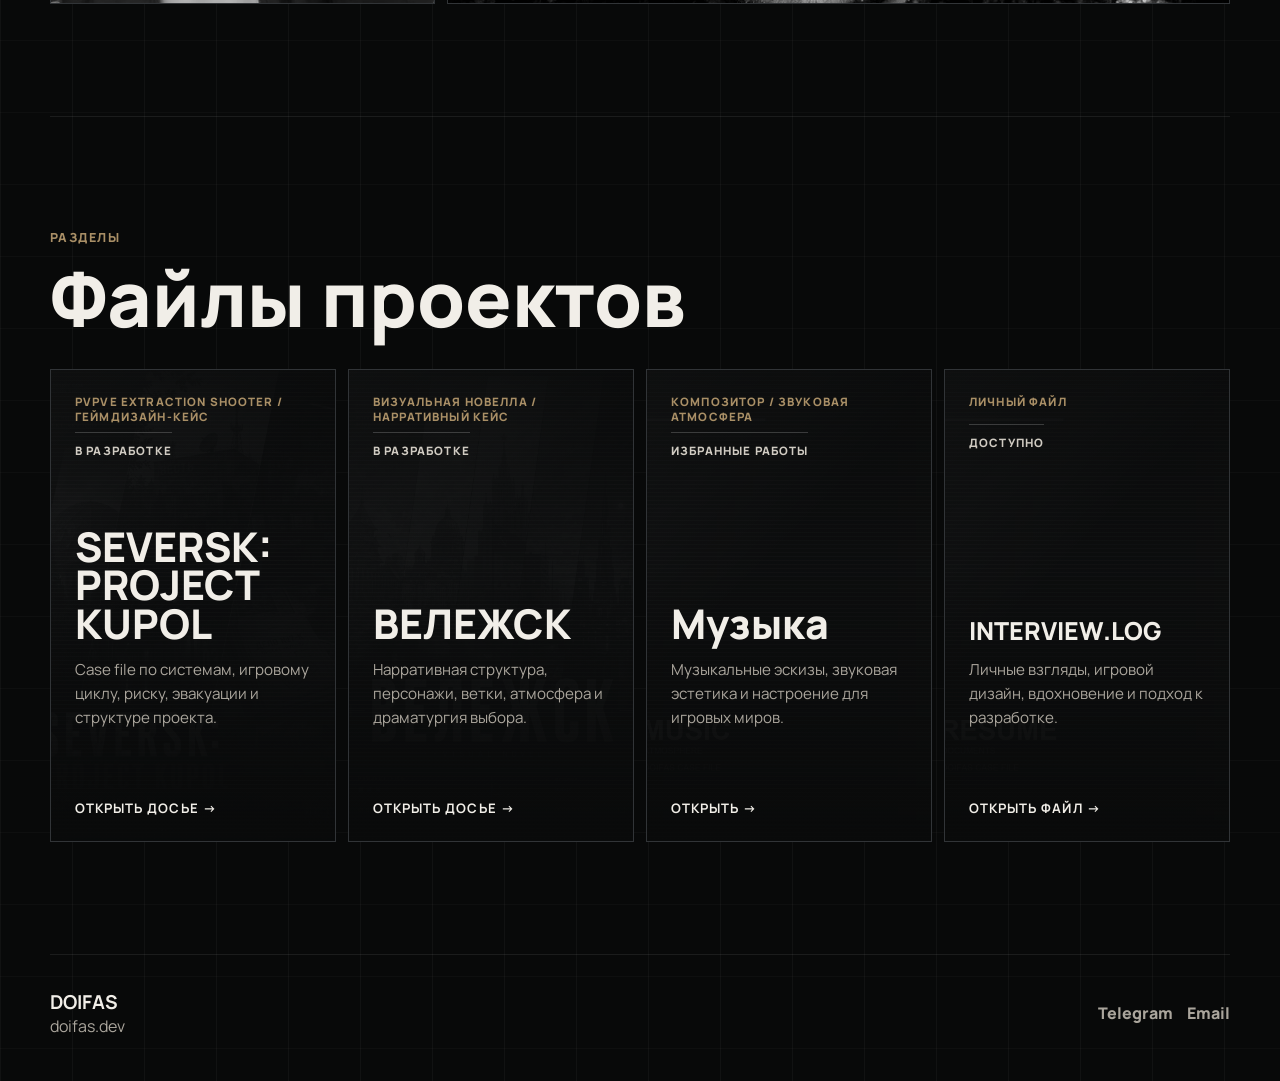
==== commit 4d30c18f: "Localization" ====
--- a/index.html
+++ b/index.html
@@ -5,9 +5,10 @@
     <meta name="viewport" content="width=device-width, initial-scale=1.0" />
     <meta
       name="description"
-      content="DOIFAS — персональный сайт Максима Ерохина, начинающего game designer, narrative designer и composer."
+      content="DOIFAS — персональный сайт Максима Ерохина, начинающего геймдизайнера, нарративного дизайнера и композитора."
+      data-i18n-attr="content:meta.home.description"
     />
-    <title>DOIFAS — Game Designer / Narrative Designer / Composer</title>
+    <title>DOIFAS — Геймдизайнер / Нарративный дизайнер / Композитор</title>
     <link rel="preconnect" href="https://fonts.googleapis.com" />
     <link rel="preconnect" href="https://fonts.gstatic.com" crossorigin />
     <link
@@ -16,109 +17,109 @@
     />
     <link rel="stylesheet" href="styles.css" />
   </head>
-  <body class="page">
+  <body class="page" data-page-title="title.home">
     <div class="page-transition" aria-hidden="true"></div>
     <div class="site-shell">
       <header class="site-header">
-        <a class="brand-mark" href="index.html" aria-label="DOIFAS home">
+        <a class="brand-mark" href="index.html" aria-label="DOIFAS — на главную" data-i18n-attr="aria-label:aria.brandHome">
           <span class="brand-mark__symbol">
             <img src="images/brand/doifas-logo-mark.png" alt="" />
           </span>
           <span class="brand-mark__text">DOIFAS</span>
         </a>
 
-        <button class="nav-toggle" type="button" aria-label="Открыть меню" aria-expanded="false">
+        <button class="nav-toggle" type="button" aria-label="Открыть меню" aria-expanded="false" data-i18n-attr="aria-label:aria.navToggle">
           <span></span>
           <span></span>
         </button>
 
-        <nav class="site-nav" aria-label="Основная навигация">
-          <a href="#about">Кто я</a>
-          <a href="#focus">Фокус</a>
-          <a href="#gallery">Галерея</a>
-          <a href="#sections">Разделы</a>
+        <nav class="site-nav" aria-label="Основная навигация" data-i18n-attr="aria-label:aria.navMain">
+          <a href="#about" data-i18n="nav.about">Кто я</a>
+          <a href="#focus" data-i18n="nav.focus">Фокус</a>
+          <a href="#gallery" data-i18n="nav.gallery">Галерея</a>
+          <a href="#sections" data-i18n="nav.sections">Разделы</a>
+          <div class="language-switch" aria-label="Language">
+            <button type="button" data-language-option="ru" aria-pressed="true">RU</button>
+            <button type="button" data-language-option="en" aria-pressed="false">EN</button>
+          </div>
         </nav>
       </header>
 
       <main>
         <section class="hero section-reveal">
           <div class="hero__content">
-            <p class="eyebrow">Personal portfolio / doifas.dev</p>
-            <h1>Максим "doifas" Ерохин</h1>
+            <p class="eyebrow" data-i18n="common.portfolio">Персональное портфолио / doifas.dev</p>
+            <h1 data-i18n="common.name">Максим “doifas” Ерохин</h1>
             <div class="hero__identity">
               <span>DOIFAS</span>
-              <span>Game Designer · Narrative Designer · Composer</span>
-            </div>
-            <!-- TODO: заменить этот текст, когда появится финальное позиционирование. -->
-            <p class="hero__text">
-              Проектирую игровые системы, уровни, нарративные структуры и атмосферу.
-              Собираю идеи в понятные документы, презентации и игровые концепты.
+              <span data-i18n="common.rolesRu">Геймдизайнер • Нарративный дизайнер • Композитор</span>
+            </div>
+            <p class="hero__text" data-i18n="home.hero.text">
+              Проектирую игровые системы, уровни, нарративные структуры и атмосферу. Собираю идеи в понятные документы,
+              презентации и игровые концепты.
             </p>
-            <div class="hero__actions" aria-label="Главные действия">
-              <a class="button button--primary" href="projects.html">Смотреть проекты</a>
-              <a class="button button--secondary" href="resume.html">INTERVIEW.LOG</a>
-            </div>
-          </div>
-
-          <aside class="hero-panel" aria-label="Ключевые направления">
+            <div class="hero__actions" aria-label="Главные действия" data-i18n-attr="aria-label:aria.heroActions">
+              <a class="button button--primary" href="projects.html" data-i18n="home.hero.projects">Смотреть проекты</a>
+              <a class="button button--secondary" href="resume.html" data-i18n="home.hero.interview">INTERVIEW.LOG</a>
+            </div>
+          </div>
+
+          <aside class="hero-panel" aria-label="Ключевые направления" data-i18n-attr="aria-label:aria.heroPanel">
             <div class="hero-panel__line"></div>
             <div>
-              <span class="hero-panel__label">Current mode</span>
-              <strong>Systems / Story / Sound</strong>
+              <span class="hero-panel__label" data-i18n="home.panel.modeLabel">Текущий режим</span>
+              <strong data-i18n="home.panel.mode">Системы / История / Звук</strong>
             </div>
             <div class="hero-panel__grid">
-              <span>Design docs</span>
-              <span>Pitch decks</span>
-              <span>Worldbuilding</span>
-              <span>Game loops</span>
+              <span data-i18n="home.panel.docs">Дизайн-документы</span>
+              <span data-i18n="home.panel.decks">Презентации</span>
+              <span data-i18n="home.panel.world">Миростроение</span>
+              <span data-i18n="home.panel.loops">Игровые циклы</span>
             </div>
           </aside>
         </section>
 
         <section id="about" class="about section-block section-reveal">
           <div class="section-heading">
-            <p class="eyebrow">About</p>
-            <h2>Кто я</h2>
-          </div>
-          <!-- TODO: обновить bio под актуальный опыт, проекты и тон общения. -->
-          <p class="section-lead">
-            Я начинающий геймдизайнер, автор игровых концептов и композитор. Работаю на
-            стыке системного дизайна, нарратива, атмосферы и презентации идей. Мне
-            интересно создавать игровые миры, которые ощущаются цельными: от лора и
-            прогрессии до структуры локаций, экономики и визуального тона.
+            <p class="eyebrow" data-i18n="home.about.eyebrow">Обо мне</p>
+            <h2 data-i18n="home.about.title">Кто я</h2>
+          </div>
+          <p class="section-lead" data-i18n="home.about.text">
+            Я начинающий геймдизайнер, автор игровых концептов и композитор. Работаю на стыке системного дизайна,
+            нарратива, атмосферы и презентации идей. Мне интересно создавать игровые миры, которые ощущаются цельными:
+            от лора и прогрессии до структуры локаций, экономики и визуального тона.
           </p>
         </section>
 
         <section id="focus" class="section-block section-reveal">
           <div class="section-heading section-heading--split">
             <div>
-              <p class="eyebrow">Focus</p>
-              <h2>Направления</h2>
-            </div>
-            <p>Четыре зоны, где сходятся структура, эмоция и рабочая подача идеи.</p>
+              <p class="eyebrow" data-i18n="nav.focus">Фокус</p>
+              <h2 data-i18n="home.focus.title">Направления</h2>
+            </div>
+            <p data-i18n="home.focus.lead">Четыре зоны, где сходятся структура, эмоция и рабочая подача идеи.</p>
           </div>
 
           <div class="focus-grid">
-            <!-- TODO: добавлять новые карточки через тот же паттерн .focus-card. -->
             <article class="focus-card">
               <span class="focus-card__number">01</span>
               <h3>Game Design</h3>
-              <p>Игровые системы, прогрессия, экономика, механики.</p>
+              <p data-i18n="home.focus.gameDesign.text">Игровые системы, прогрессия, экономика, механики.</p>
             </article>
             <article class="focus-card">
               <span class="focus-card__number">02</span>
               <h3>Level Design</h3>
-              <p>Структура локаций, маршруты, точки интереса.</p>
+              <p data-i18n="home.focus.levelDesign.text">Структура локаций, маршруты, точки интереса.</p>
             </article>
             <article class="focus-card">
               <span class="focus-card__number">03</span>
               <h3>Narrative Design</h3>
-              <p>Персонажи, ветки, диалоги, сюжетные структуры.</p>
+              <p data-i18n="home.focus.narrative.text">Персонажи, ветки, диалоги, сюжетные структуры.</p>
             </article>
             <article class="focus-card">
               <span class="focus-card__number">04</span>
               <h3>Music & Atmosphere</h3>
-              <p>Музыка, звуковая эстетика, настроение проекта.</p>
+              <p data-i18n="home.focus.music.text">Музыка, звуковая эстетика, настроение проекта.</p>
             </article>
           </div>
         </section>
@@ -126,14 +127,13 @@
         <section id="gallery" class="section-block section-reveal">
           <div class="section-heading section-heading--split">
             <div>
-              <p class="eyebrow">Gallery</p>
-              <h2>Галерея</h2>
-            </div>
-            <p>Места под фото, кадры проектов, рабочие материалы или атмосферные снимки.</p>
-          </div>
-
-          <div class="photo-grid" aria-label="Фотогалерея">
-            <!-- TODO: добавлять новые фото тем же паттерном .photo-tile + <img>. -->
+              <p class="eyebrow" data-i18n="common.gallery">Галерея</p>
+              <h2 data-i18n="common.gallery">Галерея</h2>
+            </div>
+            <p data-i18n="home.gallery.lead">Места под фото, кадры проектов, рабочие материалы или атмосферные снимки.</p>
+          </div>
+
+          <div class="photo-grid" aria-label="Фотогалерея" data-i18n-attr="aria-label:aria.gallery">
             <figure class="photo-tile photo-1">
               <img src="assets/gallery/frame-01.png" alt="DOIFAS portrait frame 01" loading="lazy" />
               <figcaption>FRAME 01</figcaption>
@@ -155,55 +155,56 @@
 
         <section id="sections" class="section-block section-reveal">
           <div class="section-heading">
-            <p class="eyebrow">Gateway</p>
-            <h2>Project files</h2>
+            <p class="eyebrow" data-i18n="home.gateway.eyebrow">Разделы</p>
+            <h2 data-i18n="home.gateway.title">Project files</h2>
           </div>
 
           <div class="gateway-grid">
-            <!-- TODO: заменить cover-изображения в /images/projects/ на финальные обложки проектов. -->
             <a class="gateway-card gateway-card--seversk" href="projects/seversk.html" data-transition="seversk">
               <div class="gateway-card__meta">
-                <span>Extraction Shooter / Game Design Case</span>
-                <span>In Development</span>
+                <span data-i18n="home.card.seversk.type">PvPvE Extraction Shooter / Геймдизайн-кейс</span>
+                <span data-i18n="common.inDevelopment">В разработке</span>
               </div>
               <div class="gateway-card__content">
                 <h3>SEVERSK: PROJECT KUPOL</h3>
-                <p>Case file по системам, игровому циклу, риску, эвакуации и структуре проекта.</p>
-              </div>
-              <strong>OPEN DOSSIER →</strong>
+                <p data-i18n="home.card.seversk.desc">
+                  Case file по системам, игровому циклу, риску, эвакуации и структуре проекта.
+                </p>
+              </div>
+              <strong data-i18n="common.openDossier">ОТКРЫТЬ ДОСЬЕ →</strong>
             </a>
             <a class="gateway-card gateway-card--visual-novel" href="projects/visual-novel.html" data-transition="novel">
               <div class="gateway-card__meta">
-                <span>Narrative Design Case</span>
-                <span>In Development</span>
-              </div>
-              <div class="gateway-card__content">
-                <h3>VISUAL NOVEL</h3>
-                <p>Нарративная структура, персонажи, ветки, атмосфера и драматургия выбора.</p>
-              </div>
-              <strong>OPEN DOSSIER →</strong>
+                <span data-i18n="home.card.visual.type">Визуальная новелла / Нарративный кейс</span>
+                <span data-i18n="common.inDevelopment">В разработке</span>
+              </div>
+              <div class="gateway-card__content">
+                <h3 data-i18n="home.card.visual.title">ВЕЛЕЖСК</h3>
+                <p data-i18n="home.card.visual.desc">Нарративная структура, персонажи, ветки, атмосфера и драматургия выбора.</p>
+              </div>
+              <strong data-i18n="common.openDossier">ОТКРЫТЬ ДОСЬЕ →</strong>
             </a>
             <a class="gateway-card gateway-card--music" href="#music-modal" data-modal-target="music-modal">
               <div class="gateway-card__meta">
-                <span>Composer / Sound Atmosphere</span>
-                <span>Selected Works</span>
-              </div>
-              <div class="gateway-card__content">
-                <h3>MUSIC</h3>
-                <p>Музыкальные эскизы, звуковая эстетика и настроение для игровых миров.</p>
-              </div>
-              <strong>EXPLORE →</strong>
+                <span data-i18n="home.card.music.type">Композитор / Звуковая атмосфера</span>
+                <span data-i18n="common.selectedWorks">Избранные работы</span>
+              </div>
+              <div class="gateway-card__content">
+                <h3 data-i18n="music.title">Музыка</h3>
+                <p data-i18n="home.card.music.desc">Музыкальные эскизы, звуковая эстетика и настроение для игровых миров.</p>
+              </div>
+              <strong data-i18n="common.explore">ОТКРЫТЬ →</strong>
             </a>
             <a class="gateway-card gateway-card--resume" href="resume.html">
               <div class="gateway-card__meta">
-                <span>Personal File</span>
-                <span>Available</span>
-              </div>
-              <div class="gateway-card__content">
-                <h3>INTERVIEW<wbr>.LOG</h3>
-                <p>Личные взгляды, игровой дизайн, вдохновение и подход к разработке.</p>
-              </div>
-              <strong>OPEN FILE →</strong>
+                <span data-i18n="common.personalFile">Личный файл</span>
+                <span data-i18n="common.available">Доступно</span>
+              </div>
+              <div class="gateway-card__content">
+                <h3>INTERVIEW.LOG</h3>
+                <p data-i18n="home.card.interview.desc">Личные взгляды, игровой дизайн, вдохновение и подход к разработке.</p>
+              </div>
+              <strong data-i18n="common.openFile">ОТКРЫТЬ ФАЙЛ →</strong>
             </a>
           </div>
         </section>
@@ -215,8 +216,8 @@
           <span>doifas.dev</span>
         </div>
         <div class="footer-links">
-          <a href="https://t.me/doifasss" target="_blank" rel="noreferrer">Telegram</a>
-          <a href="mailto:geomastergd@gmail.com">Email</a>
+          <a href="https://t.me/doifasss" target="_blank" rel="noreferrer" data-i18n="common.footerTelegram">Telegram</a>
+          <a href="mailto:geomastergd@gmail.com" data-i18n="common.footerEmail">Email</a>
         </div>
       </footer>
     </div>
@@ -230,29 +231,29 @@
         aria-labelledby="music-modal-title"
         aria-describedby="music-modal-description"
       >
-        <button class="modal-close" type="button" data-modal-close aria-label="Close music links">Close</button>
-        <p class="eyebrow">Streaming links</p>
-        <h2 id="music-modal-title">MUSIC</h2>
-        <p class="music-modal__subtitle">Original Music / Selected Works</p>
-        <p id="music-modal-description" class="music-modal__copy">
+        <button class="modal-close" type="button" data-modal-close aria-label="Закрыть музыкальные ссылки" data-i18n="music.close" data-i18n-attr="aria-label:aria.musicClose">Закрыть</button>
+        <p class="eyebrow" data-i18n="music.eyebrow">Стриминговые ссылки</p>
+        <h2 id="music-modal-title" data-i18n="music.title">Музыка</h2>
+        <p class="music-modal__subtitle" data-i18n="music.subtitle">Авторские работы</p>
+        <p id="music-modal-description" class="music-modal__copy" data-i18n="music.copy">
           Музыку можно послушать на стриминговых площадках.
         </p>
 
         <div class="music-links">
           <a href="https://open.spotify.com/artist/0o04Oi56wGW53kVYITPEuU?si=a4g-IAWeQBKQizqT0Dy39Q" target="_blank" rel="noreferrer">
             <span>Spotify</span>
-            <small>Global streaming platform</small>
-            <strong>LISTEN →</strong>
+            <small data-i18n="music.spotify.desc">Глобальная стриминговая площадка</small>
+            <strong data-i18n="music.listen">СЛУШАТЬ →</strong>
           </a>
           <a href="https://music.yandex.ru/artist/12401698?utm_source=web&utm_medium=copy_link" target="_blank" rel="noreferrer">
-            <span>Яндекс Музыка</span>
-            <small>Russian streaming platform</small>
-            <strong>LISTEN →</strong>
+            <span data-i18n="music.yandex">Яндекс Музыка</span>
+            <small data-i18n="music.yandex.desc">Российская стриминговая площадка</small>
+            <strong data-i18n="music.listen">СЛУШАТЬ →</strong>
           </a>
           <a href="https://music.apple.com/ru/artist/d01f4s/1542025923" target="_blank" rel="noreferrer">
             <span>Apple Music</span>
-            <small>Apple streaming platform</small>
-            <strong>LISTEN →</strong>
+            <small data-i18n="music.apple.desc">Стриминговая площадка Apple</small>
+            <strong data-i18n="music.listen">СЛУШАТЬ →</strong>
           </a>
         </div>
       </section>
--- a/styles.css
+++ b/styles.css
@@ -322,6 +322,38 @@
   outline: none;
 }
 
+.language-switch {
+  display: inline-flex;
+  align-items: center;
+  gap: 2px;
+  margin-left: 6px;
+  padding: 3px;
+  border: 1px solid var(--line);
+  background: rgba(255, 255, 255, 0.025);
+}
+
+.language-switch button {
+  min-width: 36px;
+  border: 0;
+  padding: 7px 8px;
+  background: transparent;
+  color: var(--muted);
+  font: inherit;
+  font-size: 0.76rem;
+  font-weight: 800;
+  letter-spacing: 0.08em;
+  cursor: pointer;
+  transition: color 180ms ease, background-color 180ms ease;
+}
+
+.language-switch button:hover,
+.language-switch button:focus-visible,
+.language-switch button.is-active {
+  background: rgba(255, 255, 255, 0.075);
+  color: var(--text);
+  outline: none;
+}
+
 .nav-toggle {
   display: none;
   width: 42px;
@@ -1273,6 +1305,16 @@
 
   .site-nav a {
     padding: 14px;
+  }
+
+  .language-switch {
+    width: 100%;
+    margin-left: 0;
+  }
+
+  .language-switch button {
+    flex: 1;
+    padding: 12px 8px;
   }
 
   .hero h1 {
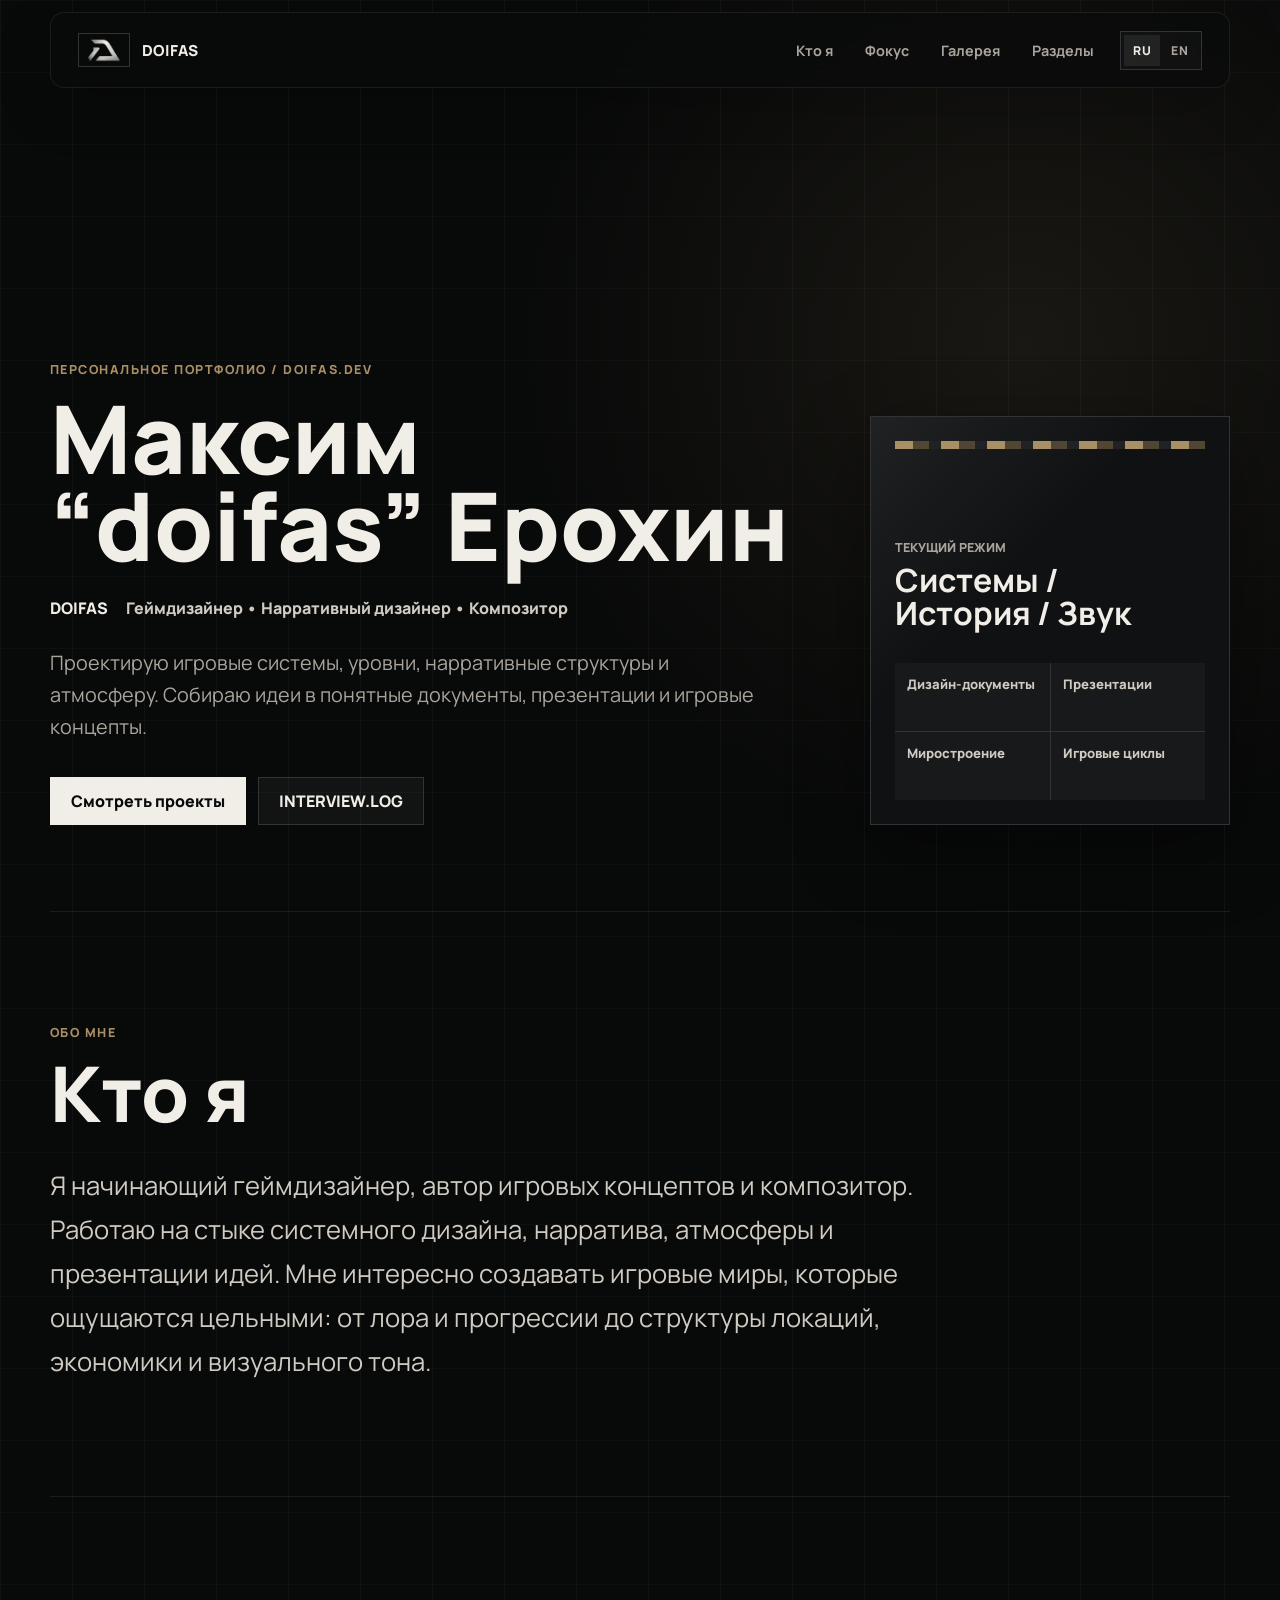
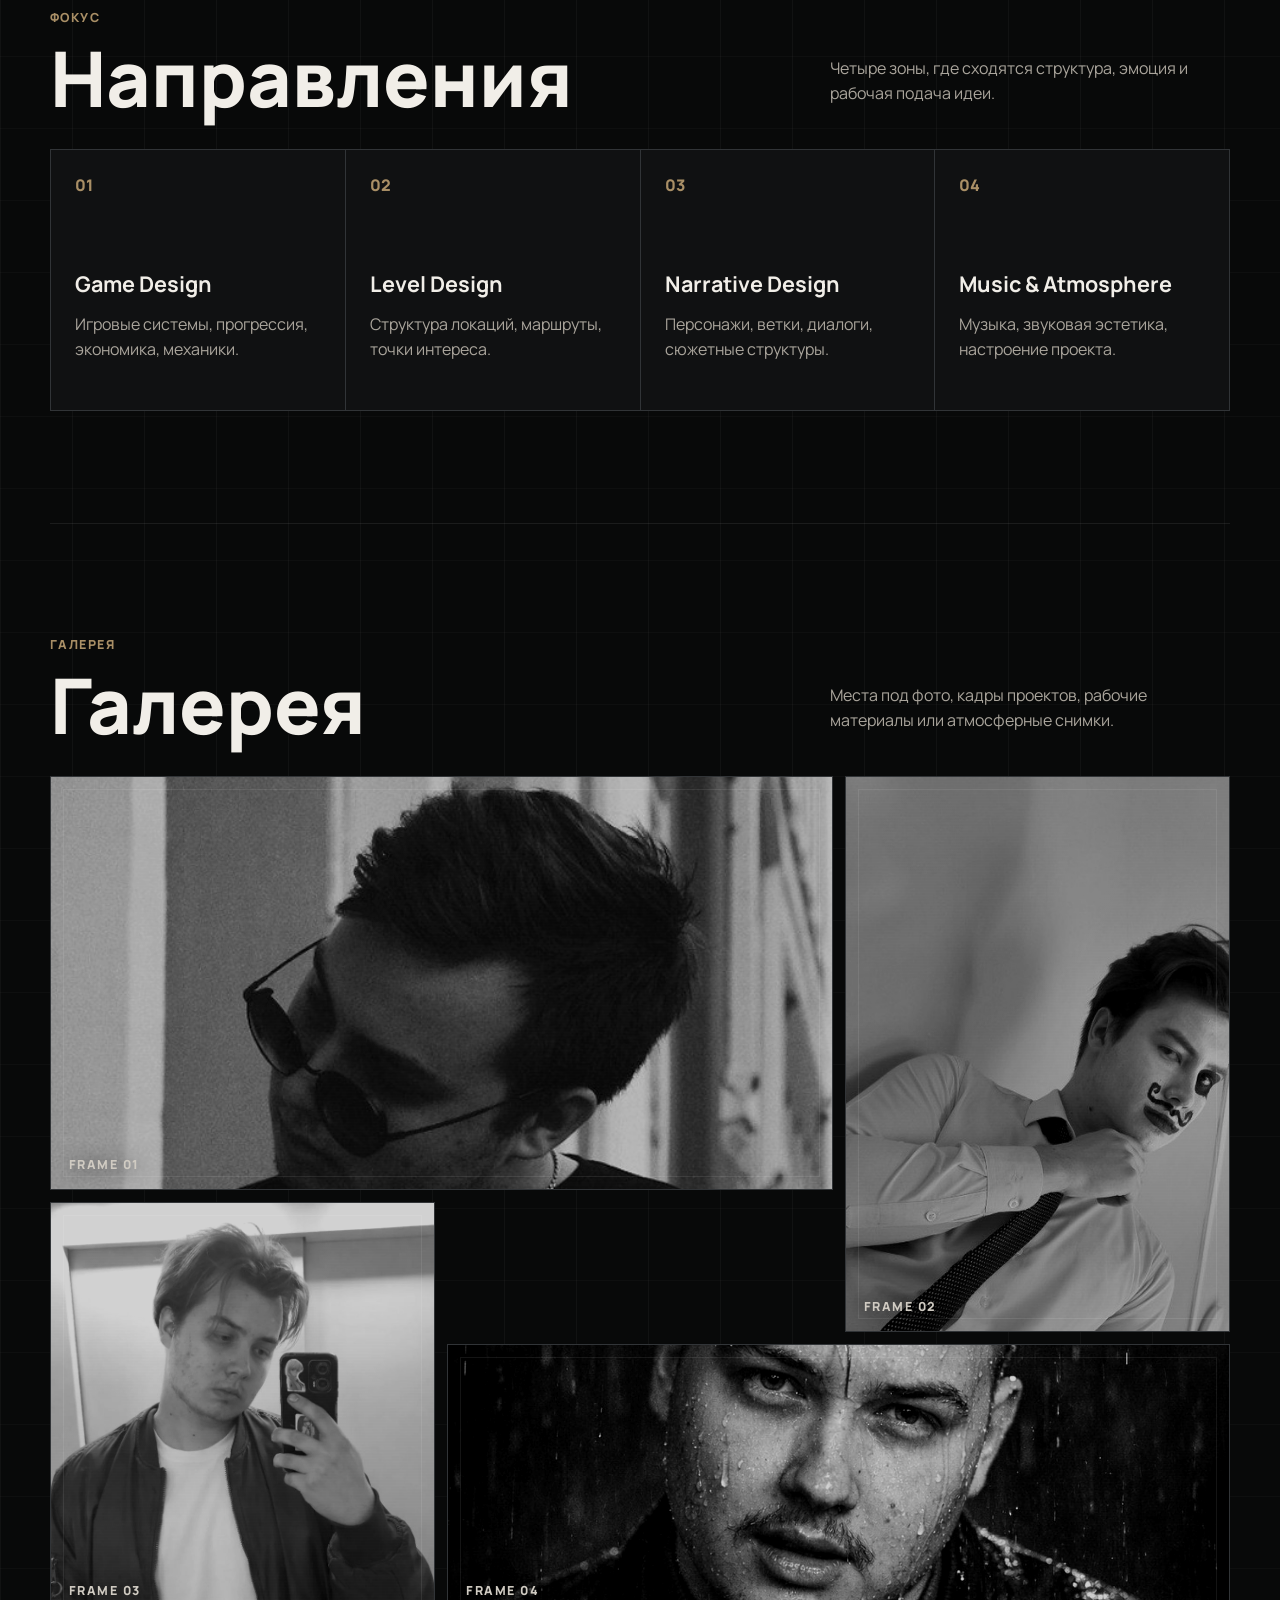
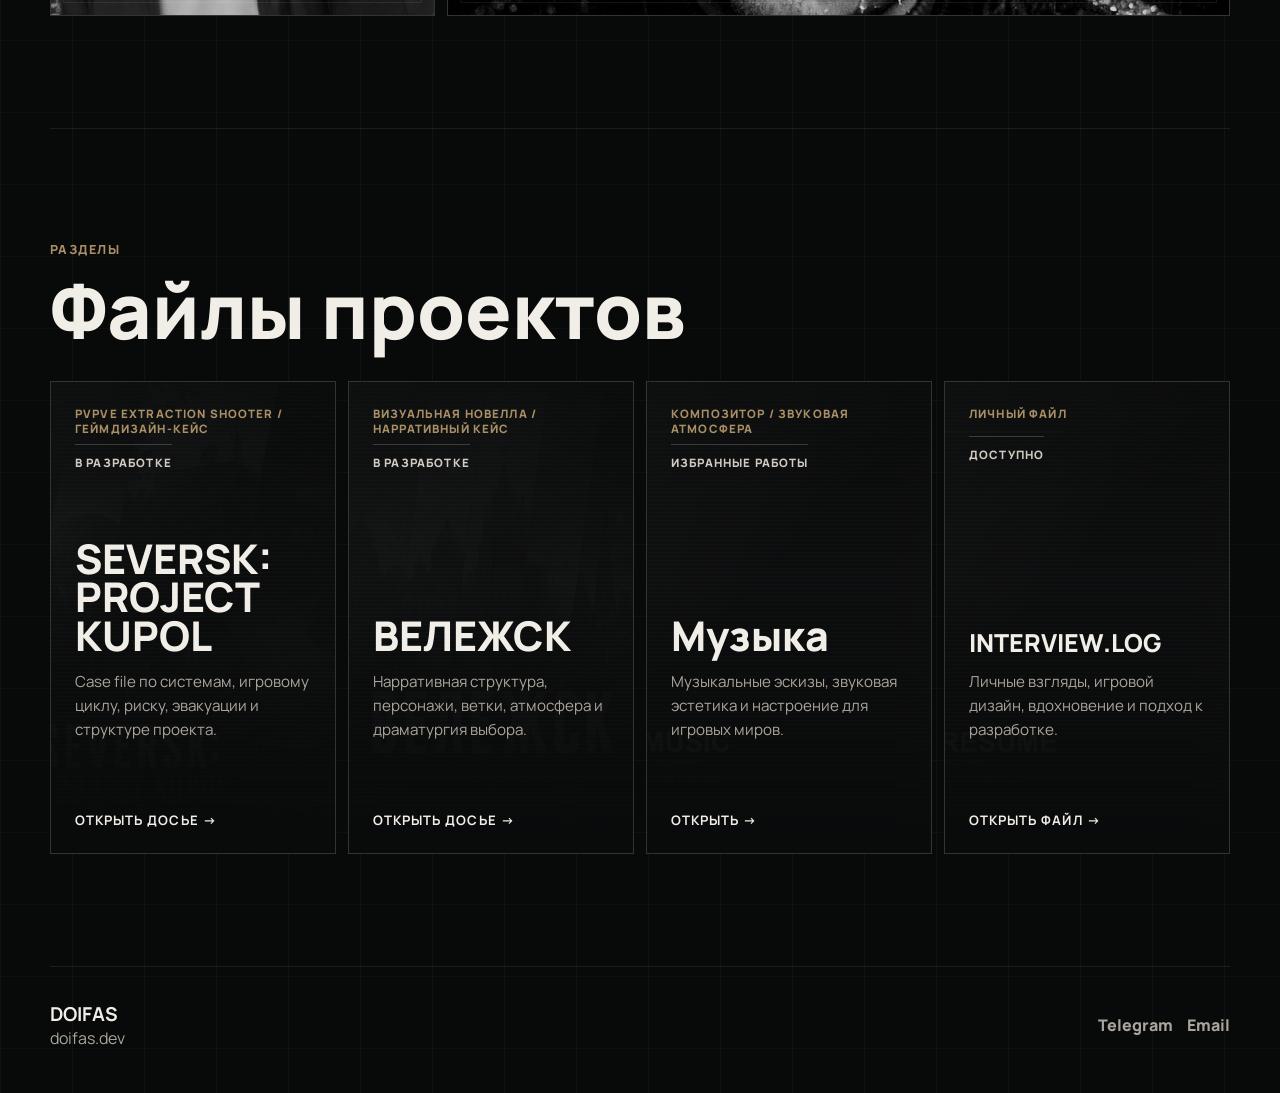
==== commit 9a5876fa: "favicon" ====
--- a/index.html
+++ b/index.html
@@ -9,6 +9,22 @@
       data-i18n-attr="content:meta.home.description"
     />
     <title>DOIFAS — Геймдизайнер / Нарративный дизайнер / Композитор</title>
+    <link rel="icon" href="/favicon.ico" sizes="any" />
+    <link rel="icon" type="image/png" sizes="16x16" href="/favicon-16x16.png" />
+    <link rel="icon" type="image/png" sizes="32x32" href="/favicon-32x32.png" />
+    <link rel="apple-touch-icon" href="/apple-touch-icon.png" />
+    <link rel="manifest" href="/manifest.webmanifest" />
+    <meta name="theme-color" content="#080909" />
+    <meta property="og:type" content="website" />
+    <meta property="og:site_name" content="DOIFAS" />
+    <meta property="og:title" content="DOIFAS" />
+    <meta property="og:description" content="Personal portfolio of Game Designer, Narrative Designer and Composer." />
+    <meta property="og:image" content="https://doifas.dev/images/brand/doifas-og.png" />
+    <meta property="og:url" content="https://doifas.dev/" />
+    <meta name="twitter:card" content="summary_large_image" />
+    <meta name="twitter:title" content="DOIFAS" />
+    <meta name="twitter:description" content="Personal portfolio of Game Designer, Narrative Designer and Composer." />
+    <meta name="twitter:image" content="https://doifas.dev/images/brand/doifas-og.png" />
     <link rel="preconnect" href="https://fonts.googleapis.com" />
     <link rel="preconnect" href="https://fonts.gstatic.com" crossorigin />
     <link
--- a/styles.css
+++ b/styles.css
@@ -261,15 +261,19 @@
 
 .site-header {
   position: sticky;
-  top: 0;
+  top: 12px;
   z-index: 10;
   display: flex;
   align-items: center;
   justify-content: space-between;
   min-height: 76px;
-  border-bottom: 1px solid var(--line-soft);
-  background: var(--theme-header);
+  margin-top: 12px;
+  padding-inline: clamp(16px, 2.1vw, 28px);
+  border: 1px solid var(--line-soft);
+  border-radius: 14px;
+  background: color-mix(in srgb, var(--theme-header) 88%, rgba(255, 255, 255, 0.045));
   backdrop-filter: blur(18px);
+  box-shadow: 0 18px 56px rgba(0, 0, 0, 0.18);
 }
 
 .brand-mark {
@@ -1279,7 +1283,11 @@
   }
 
   .site-header {
+    top: 8px;
     min-height: 66px;
+    margin-top: 8px;
+    padding-inline: 12px;
+    border-radius: 12px;
   }
 
   .nav-toggle {
@@ -1288,7 +1296,7 @@
 
   .site-nav {
     position: absolute;
-    top: 66px;
+    top: calc(100% + 8px);
     right: 0;
     left: 0;
     display: none;
@@ -1296,7 +1304,10 @@
     align-items: stretch;
     padding: 10px;
     border: 1px solid var(--line);
-    background: rgba(16, 17, 18, 0.98);
+    border-radius: 12px;
+    background: rgba(16, 17, 18, 0.96);
+    box-shadow: 0 18px 48px rgba(0, 0, 0, 0.24);
+    backdrop-filter: blur(16px);
   }
 
   .site-nav.is-open {
